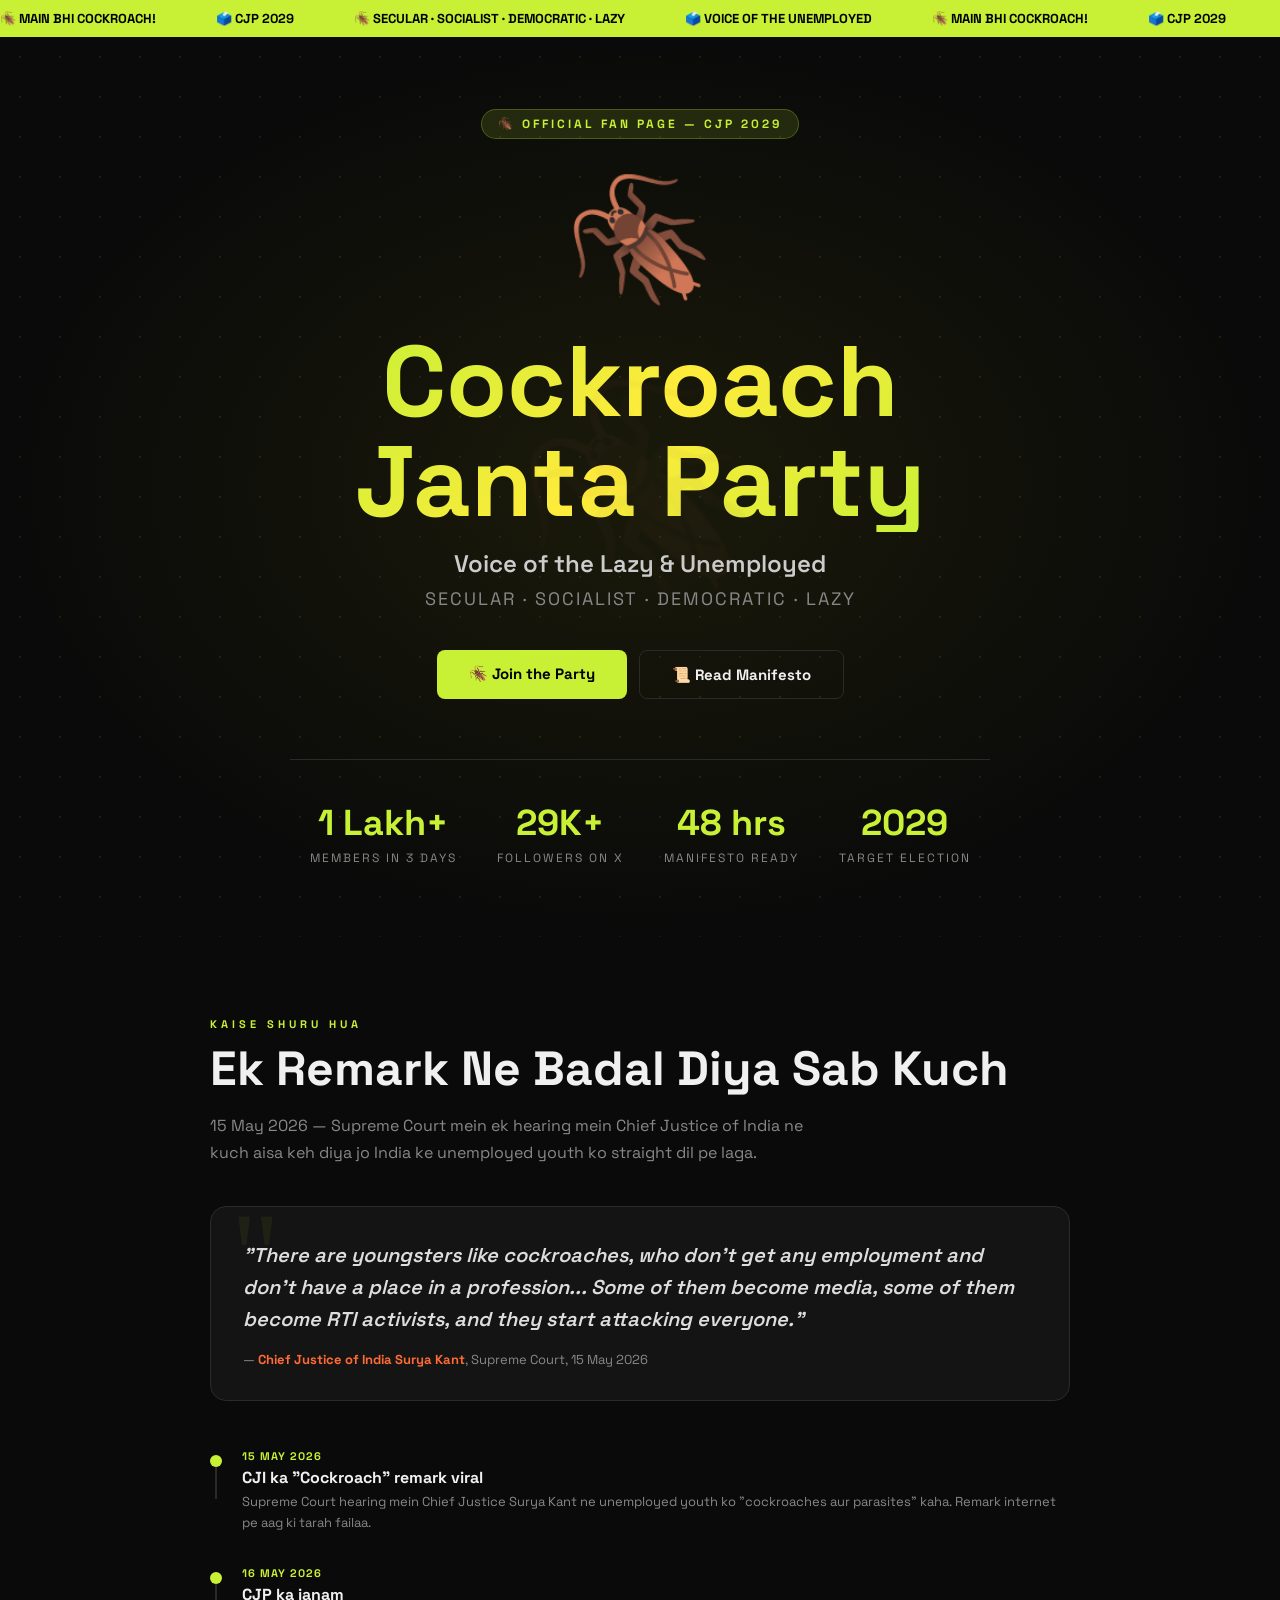
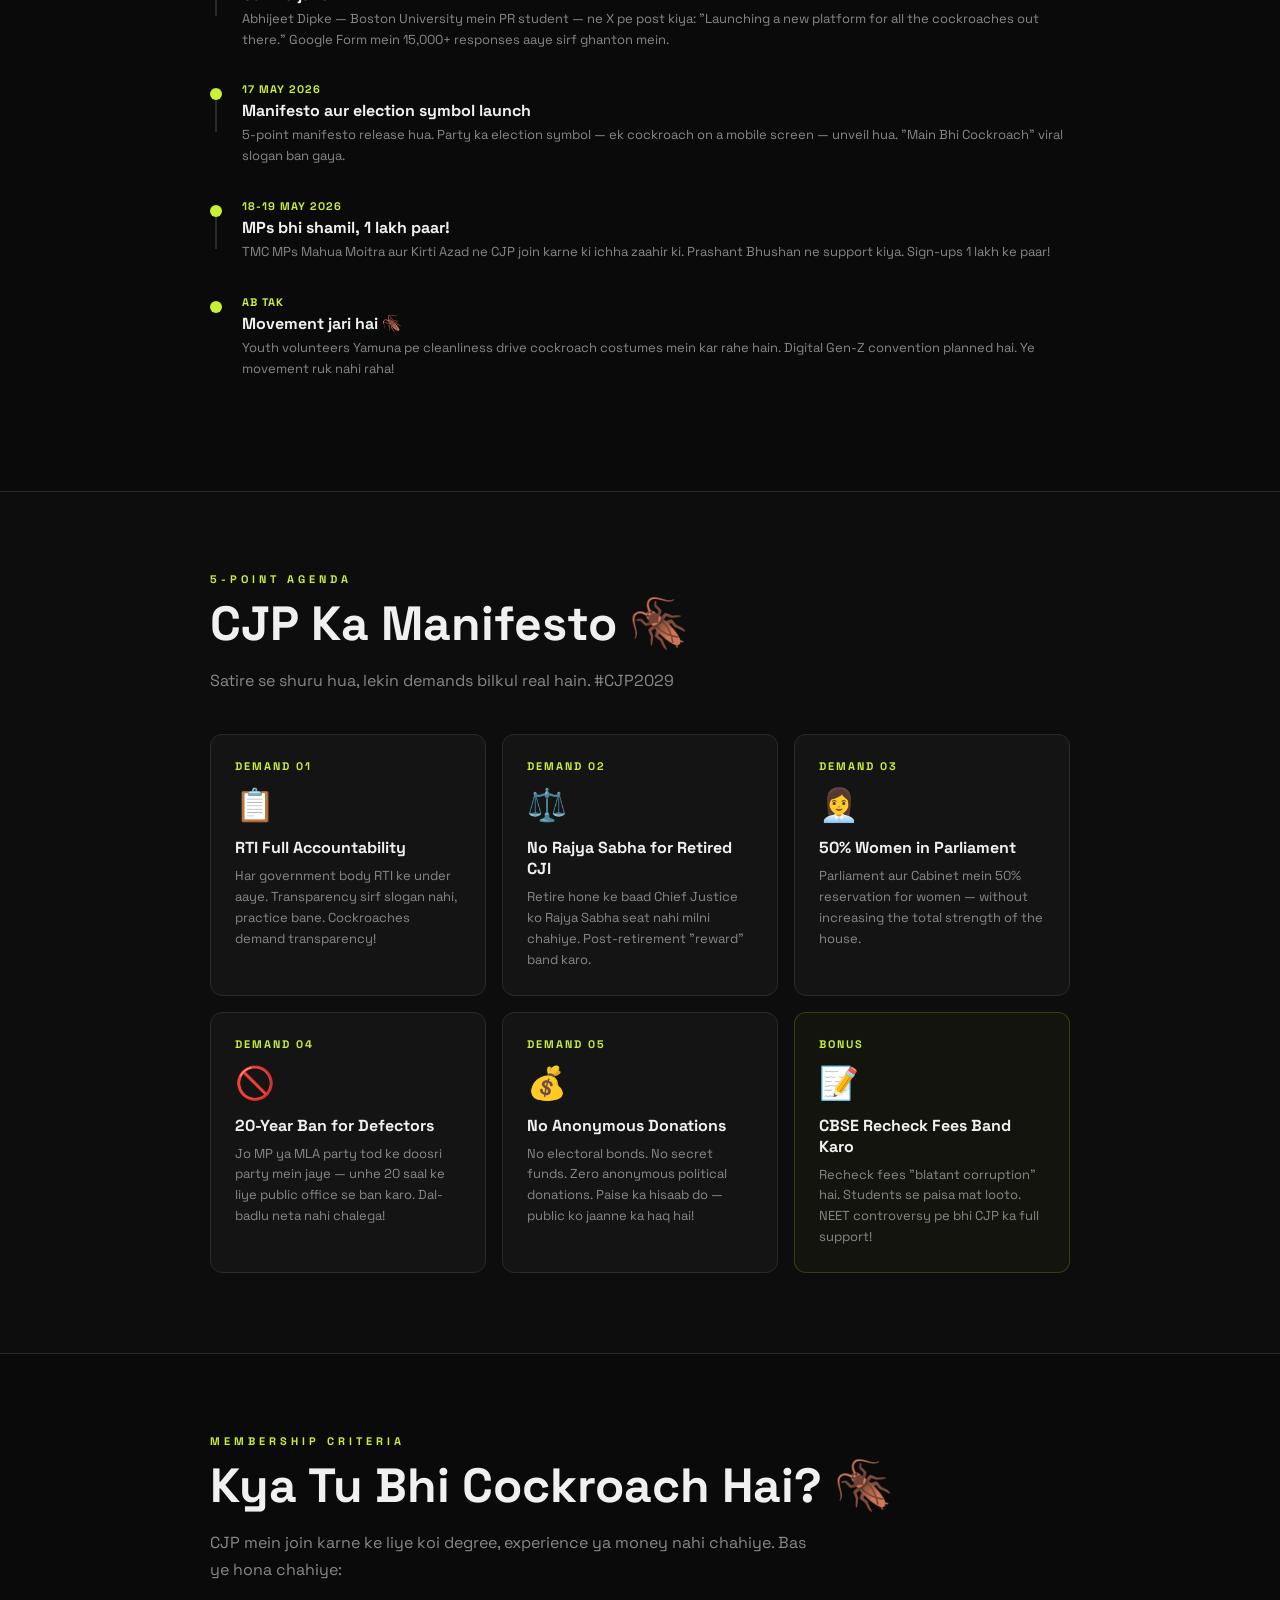
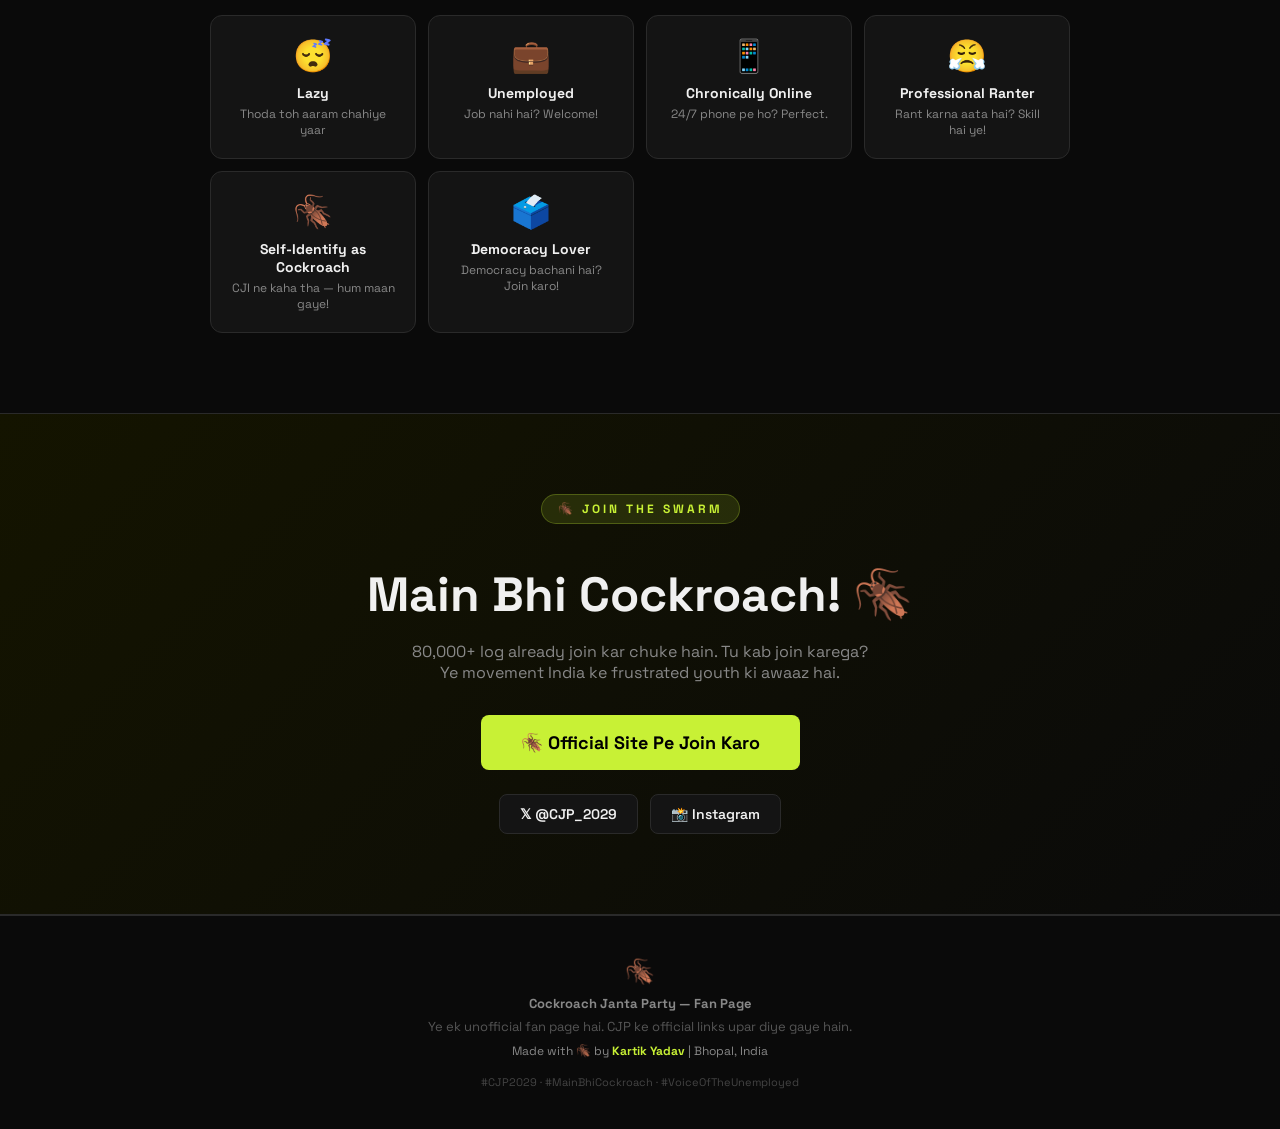
==== index.html @ ca36478e "Rename index (12).html to index.html" ====
<!DOCTYPE html>
<html lang="en">
<head>
<meta charset="UTF-8">
<meta name="viewport" content="width=device-width, initial-scale=1.0">
<title>🪳 Cockroach Janta Party — Fan Page | Main Bhi Cockroach!</title>
<meta name="description" content="Cockroach Janta Party fan page — India ke unemployed youth ki awaaz. CJP 2029 movement ki poori jankari.">
<meta property="og:title" content="🪳 Cockroach Janta Party Fan Page">
<meta property="og:description" content="Main Bhi Cockroach! — Voice of the Lazy & Unemployed">
<style>
  @import url('https://fonts.googleapis.com/css2?family=Space+Grotesk:wght@400;600;700;800&family=Noto+Sans+Devanagari:wght@400;600;700&display=swap');

  :root {
    --bg: #0a0a0a;
    --card: #141414;
    --border: #2a2a2a;
    --accent: #c8f135;
    --accent2: #ff6b35;
    --text: #f0f0f0;
    --muted: #888;
  }

  * { margin: 0; padding: 0; box-sizing: border-box; }
  
  body {
    font-family: 'Space Grotesk', sans-serif;
    background: var(--bg);
    color: var(--text);
    overflow-x: hidden;
  }

  /* HERO */
  .hero {
    min-height: 100vh;
    display: flex;
    flex-direction: column;
    align-items: center;
    justify-content: center;
    text-align: center;
    padding: 40px 20px;
    position: relative;
    background: radial-gradient(ellipse at center, #1a1a0a 0%, #0a0a0a 70%);
    overflow: hidden;
  }

  .hero::before {
    content: '';
    position: absolute;
    inset: 0;
    background-image: radial-gradient(circle, #c8f13515 1px, transparent 1px);
    background-size: 40px 40px;
    pointer-events: none;
  }

  .cockroach-bg {
    position: absolute;
    font-size: 200px;
    opacity: 0.04;
    pointer-events: none;
    animation: float 8s ease-in-out infinite;
  }
  @keyframes float { 0%,100%{transform:translateY(0) rotate(-10deg)} 50%{transform:translateY(-20px) rotate(10deg)} }

  .badge {
    display: inline-block;
    background: #c8f13520;
    border: 1px solid #c8f13540;
    color: var(--accent);
    font-size: 12px;
    font-weight: 700;
    letter-spacing: 3px;
    text-transform: uppercase;
    padding: 6px 16px;
    border-radius: 100px;
    margin-bottom: 24px;
  }

  .hero h1 {
    font-size: clamp(48px, 10vw, 100px);
    font-weight: 800;
    line-height: 1;
    margin-bottom: 16px;
    background: linear-gradient(135deg, #c8f135, #ffeb3b, #c8f135);
    -webkit-background-clip: text;
    -webkit-text-fill-color: transparent;
    background-clip: text;
  }

  .hero .emoji-title { font-size: clamp(60px, 12vw, 120px); margin-bottom: 16px; display: block; }

  .tagline {
    font-size: clamp(16px, 3vw, 24px);
    color: #ccc;
    margin-bottom: 8px;
    font-weight: 600;
  }

  .slogan {
    font-size: clamp(13px, 2vw, 18px);
    color: var(--muted);
    margin-bottom: 40px;
    letter-spacing: 2px;
    text-transform: uppercase;
  }

  .hero-btns { display: flex; gap: 12px; flex-wrap: wrap; justify-content: center; }

  .btn-primary {
    padding: 14px 32px;
    background: var(--accent);
    color: #000;
    font-weight: 800;
    font-size: 15px;
    border: none;
    border-radius: 8px;
    cursor: pointer;
    text-decoration: none;
    transition: transform 0.2s, box-shadow 0.2s;
    display: inline-block;
  }
  .btn-primary:hover { transform: translateY(-2px); box-shadow: 0 8px 24px #c8f13540; }

  .btn-outline {
    padding: 14px 32px;
    background: transparent;
    color: var(--text);
    font-weight: 700;
    font-size: 15px;
    border: 1.5px solid var(--border);
    border-radius: 8px;
    cursor: pointer;
    text-decoration: none;
    transition: border-color 0.2s;
    display: inline-block;
  }
  .btn-outline:hover { border-color: var(--accent); color: var(--accent); }

  .stats-row {
    display: flex;
    gap: 40px;
    justify-content: center;
    flex-wrap: wrap;
    margin-top: 60px;
    padding-top: 40px;
    border-top: 1px solid var(--border);
    width: 100%;
    max-width: 700px;
  }
  .stat { text-align: center; }
  .stat-num { font-size: 36px; font-weight: 800; color: var(--accent); }
  .stat-lbl { font-size: 12px; color: var(--muted); text-transform: uppercase; letter-spacing: 2px; margin-top: 4px; }

  /* SECTIONS */
  .section { padding: 80px 20px; max-width: 900px; margin: 0 auto; }
  .section-label { font-size: 11px; font-weight: 700; letter-spacing: 4px; text-transform: uppercase; color: var(--accent); margin-bottom: 12px; }
  .section-title { font-size: clamp(28px, 5vw, 48px); font-weight: 800; margin-bottom: 16px; line-height: 1.1; }
  .section-sub { font-size: 16px; color: var(--muted); line-height: 1.7; max-width: 600px; }

  /* ORIGIN STORY */
  .origin-card {
    background: var(--card);
    border: 1px solid var(--border);
    border-radius: 16px;
    padding: 32px;
    margin-top: 40px;
    position: relative;
    overflow: hidden;
  }
  .origin-card::before { content: '"'; position: absolute; top: -20px; left: 20px; font-size: 120px; color: #c8f13510; font-family: serif; }
  .quote-text { font-size: 20px; font-weight: 600; line-height: 1.6; color: #ddd; font-style: italic; margin-bottom: 16px; }
  .quote-author { font-size: 13px; color: var(--muted); }
  .quote-author span { color: var(--accent2); font-weight: 700; }

  /* MANIFESTO */
  .manifesto-grid { display: grid; grid-template-columns: repeat(auto-fit, minmax(260px, 1fr)); gap: 16px; margin-top: 40px; }
  .demand-card {
    background: var(--card);
    border: 1px solid var(--border);
    border-radius: 12px;
    padding: 24px;
    transition: border-color 0.2s, transform 0.2s;
  }
  .demand-card:hover { border-color: var(--accent); transform: translateY(-4px); }
  .demand-num { font-size: 11px; font-weight: 700; color: var(--accent); letter-spacing: 2px; margin-bottom: 12px; }
  .demand-icon { font-size: 32px; margin-bottom: 12px; }
  .demand-title { font-size: 16px; font-weight: 700; margin-bottom: 8px; }
  .demand-desc { font-size: 13px; color: var(--muted); line-height: 1.6; }

  /* TIMELINE */
  .timeline { margin-top: 40px; }
  .tl-item { display: flex; gap: 20px; margin-bottom: 32px; }
  .tl-dot { width: 12px; height: 12px; background: var(--accent); border-radius: 50%; margin-top: 6px; flex-shrink: 0; position: relative; }
  .tl-dot::after { content: ''; position: absolute; left: 5px; top: 12px; width: 2px; height: calc(100% + 20px); background: var(--border); }
  .tl-item:last-child .tl-dot::after { display: none; }
  .tl-date { font-size: 11px; color: var(--accent); font-weight: 700; letter-spacing: 1px; margin-bottom: 4px; }
  .tl-title { font-size: 16px; font-weight: 700; margin-bottom: 4px; }
  .tl-text { font-size: 13px; color: var(--muted); line-height: 1.6; }

  /* WHO CAN JOIN */
  .join-grid { display: grid; grid-template-columns: repeat(auto-fit, minmax(180px, 1fr)); gap: 12px; margin-top: 32px; }
  .join-card { background: var(--card); border: 1px solid var(--border); border-radius: 12px; padding: 20px; text-align: center; }
  .join-icon { font-size: 32px; margin-bottom: 8px; }
  .join-title { font-size: 14px; font-weight: 700; margin-bottom: 4px; }
  .join-desc { font-size: 12px; color: var(--muted); }

  /* CTA SECTION */
  .cta-section {
    text-align: center;
    padding: 80px 20px;
    background: linear-gradient(135deg, #141400, #0a0a0a);
    border-top: 1px solid var(--border);
    border-bottom: 1px solid var(--border);
  }
  .cta-section h2 { font-size: clamp(28px, 5vw, 48px); font-weight: 800; margin-bottom: 16px; }
  .cta-section p { font-size: 16px; color: var(--muted); margin-bottom: 32px; }

  /* SOCIAL */
  .social-bar {
    display: flex;
    gap: 12px;
    justify-content: center;
    flex-wrap: wrap;
    margin-top: 24px;
  }
  .social-link {
    display: flex;
    align-items: center;
    gap: 8px;
    padding: 10px 20px;
    background: var(--card);
    border: 1px solid var(--border);
    border-radius: 8px;
    color: var(--text);
    text-decoration: none;
    font-size: 14px;
    font-weight: 600;
    transition: border-color 0.2s;
  }
  .social-link:hover { border-color: var(--accent); color: var(--accent); }

  /* FOOTER */
  footer {
    text-align: center;
    padding: 40px 20px;
    font-size: 13px;
    color: var(--muted);
    border-top: 1px solid var(--border);
  }
  footer .made-by { margin-top: 8px; font-size: 12px; }
  footer .made-by a { color: var(--accent); text-decoration: none; font-weight: 700; }

  /* TICKER */
  .ticker-wrap { background: var(--accent); padding: 10px 0; overflow: hidden; }
  .ticker { display: flex; gap: 60px; animation: ticker 20s linear infinite; white-space: nowrap; width: max-content; }
  @keyframes ticker { from{transform:translateX(0)} to{transform:translateX(-50%)} }
  .ticker span { font-size: 13px; font-weight: 700; color: #000; }

  /* RESPONSIVE */
  @media (max-width: 600px) {
    .stats-row { gap: 24px; }
    .stat-num { font-size: 28px; }
    .origin-card { padding: 20px; }
  }
</style>
</head>
<body>

<!-- TICKER -->
<div class="ticker-wrap">
  <div class="ticker">
    <span>🪳 MAIN BHI COCKROACH!</span>
    <span>🗳️ CJP 2029</span>
    <span>🪳 SECULAR · SOCIALIST · DEMOCRATIC · LAZY</span>
    <span>🗳️ VOICE OF THE UNEMPLOYED</span>
    <span>🪳 MAIN BHI COCKROACH!</span>
    <span>🗳️ CJP 2029</span>
    <span>🪳 SECULAR · SOCIALIST · DEMOCRATIC · LAZY</span>
    <span>🗳️ VOICE OF THE UNEMPLOYED</span>
    <span>🪳 MAIN BHI COCKROACH!</span>
    <span>🗳️ CJP 2029</span>
    <span>🪳 SECULAR · SOCIALIST · DEMOCRATIC · LAZY</span>
    <span>🗳️ VOICE OF THE UNEMPLOYED</span>
  </div>
</div>

<!-- HERO -->
<div class="hero">
  <div class="cockroach-bg">🪳</div>
  <div class="badge">🪳 Official Fan Page — CJP 2029</div>
  <span class="emoji-title">🪳</span>
  <h1>Cockroach<br>Janta Party</h1>
  <p class="tagline">Voice of the Lazy & Unemployed</p>
  <p class="slogan">Secular · Socialist · Democratic · Lazy</p>
  <div class="hero-btns">
    <a href="https://cockroachjantaparty.org" target="_blank" class="btn-primary">🪳 Join the Party</a>
    <a href="#manifesto" class="btn-outline">📜 Read Manifesto</a>
  </div>
  <div class="stats-row">
    <div class="stat">
      <div class="stat-num">1 Lakh+</div>
      <div class="stat-lbl">Members in 3 days</div>
    </div>
    <div class="stat">
      <div class="stat-num">29K+</div>
      <div class="stat-lbl">Followers on X</div>
    </div>
    <div class="stat">
      <div class="stat-num">48 hrs</div>
      <div class="stat-lbl">Manifesto ready</div>
    </div>
    <div class="stat">
      <div class="stat-num">2029</div>
      <div class="stat-lbl">Target Election</div>
    </div>
  </div>
</div>

<!-- ORIGIN -->
<div class="section">
  <div class="section-label">Kaise Shuru Hua</div>
  <div class="section-title">Ek Remark Ne Badal Diya Sab Kuch</div>
  <div class="section-sub">15 May 2026 — Supreme Court mein ek hearing mein Chief Justice of India ne kuch aisa keh diya jo India ke unemployed youth ko straight dil pe laga.</div>
  <div class="origin-card">
    <div class="quote-text">"There are youngsters like cockroaches, who don't get any employment and don't have a place in a profession... Some of them become media, some of them become RTI activists, and they start attacking everyone."</div>
    <div class="quote-author">— <span>Chief Justice of India Surya Kant</span>, Supreme Court, 15 May 2026</div>
  </div>
  <div class="timeline" style="margin-top:48px">
    <div class="tl-item">
      <div class="tl-dot"></div>
      <div>
        <div class="tl-date">15 MAY 2026</div>
        <div class="tl-title">CJI ka "Cockroach" remark viral</div>
        <div class="tl-text">Supreme Court hearing mein Chief Justice Surya Kant ne unemployed youth ko "cockroaches aur parasites" kaha. Remark internet pe aag ki tarah failaa.</div>
      </div>
    </div>
    <div class="tl-item">
      <div class="tl-dot"></div>
      <div>
        <div class="tl-date">16 MAY 2026</div>
        <div class="tl-title">CJP ka janam</div>
        <div class="tl-text">Abhijeet Dipke — Boston University mein PR student — ne X pe post kiya: "Launching a new platform for all the cockroaches out there." Google Form mein 15,000+ responses aaye sirf ghanton mein.</div>
      </div>
    </div>
    <div class="tl-item">
      <div class="tl-dot"></div>
      <div>
        <div class="tl-date">17 MAY 2026</div>
        <div class="tl-title">Manifesto aur election symbol launch</div>
        <div class="tl-text">5-point manifesto release hua. Party ka election symbol — ek cockroach on a mobile screen — unveil hua. "Main Bhi Cockroach" viral slogan ban gaya.</div>
      </div>
    </div>
    <div class="tl-item">
      <div class="tl-dot"></div>
      <div>
        <div class="tl-date">18-19 MAY 2026</div>
        <div class="tl-title">MPs bhi shamil, 1 lakh paar!</div>
        <div class="tl-text">TMC MPs Mahua Moitra aur Kirti Azad ne CJP join karne ki ichha zaahir ki. Prashant Bhushan ne support kiya. Sign-ups 1 lakh ke paar!</div>
      </div>
    </div>
    <div class="tl-item">
      <div class="tl-dot"></div>
      <div>
        <div class="tl-date">AB TAK</div>
        <div class="tl-title">Movement jari hai 🪳</div>
        <div class="tl-text">Youth volunteers Yamuna pe cleanliness drive cockroach costumes mein kar rahe hain. Digital Gen-Z convention planned hai. Ye movement ruk nahi raha!</div>
      </div>
    </div>
  </div>
</div>

<!-- MANIFESTO -->
<div id="manifesto" style="background: #0d0d0d; border-top: 1px solid #2a2a2a; border-bottom: 1px solid #2a2a2a;">
  <div class="section">
    <div class="section-label">5-Point Agenda</div>
    <div class="section-title">CJP Ka Manifesto 🪳</div>
    <div class="section-sub">Satire se shuru hua, lekin demands bilkul real hain. #CJP2029</div>
    <div class="manifesto-grid">
      <div class="demand-card">
        <div class="demand-num">DEMAND 01</div>
        <div class="demand-icon">📋</div>
        <div class="demand-title">RTI Full Accountability</div>
        <div class="demand-desc">Har government body RTI ke under aaye. Transparency sirf slogan nahi, practice bane. Cockroaches demand transparency!</div>
      </div>
      <div class="demand-card">
        <div class="demand-num">DEMAND 02</div>
        <div class="demand-icon">⚖️</div>
        <div class="demand-title">No Rajya Sabha for Retired CJI</div>
        <div class="demand-desc">Retire hone ke baad Chief Justice ko Rajya Sabha seat nahi milni chahiye. Post-retirement "reward" band karo.</div>
      </div>
      <div class="demand-card">
        <div class="demand-num">DEMAND 03</div>
        <div class="demand-icon">👩‍💼</div>
        <div class="demand-title">50% Women in Parliament</div>
        <div class="demand-desc">Parliament aur Cabinet mein 50% reservation for women — without increasing the total strength of the house.</div>
      </div>
      <div class="demand-card">
        <div class="demand-num">DEMAND 04</div>
        <div class="demand-icon">🚫</div>
        <div class="demand-title">20-Year Ban for Defectors</div>
        <div class="demand-desc">Jo MP ya MLA party tod ke doosri party mein jaye — unhe 20 saal ke liye public office se ban karo. Dal-badlu neta nahi chalega!</div>
      </div>
      <div class="demand-card">
        <div class="demand-num">DEMAND 05</div>
        <div class="demand-icon">💰</div>
        <div class="demand-title">No Anonymous Donations</div>
        <div class="demand-desc">No electoral bonds. No secret funds. Zero anonymous political donations. Paise ka hisaab do — public ko jaanne ka haq hai!</div>
      </div>
      <div class="demand-card" style="background: #c8f13508; border-color: #c8f13530;">
        <div class="demand-num">BONUS</div>
        <div class="demand-icon">📝</div>
        <div class="demand-title">CBSE Recheck Fees Band Karo</div>
        <div class="demand-desc">Recheck fees "blatant corruption" hai. Students se paisa mat looto. NEET controversy pe bhi CJP ka full support!</div>
      </div>
    </div>
  </div>
</div>

<!-- WHO CAN JOIN -->
<div class="section">
  <div class="section-label">Membership Criteria</div>
  <div class="section-title">Kya Tu Bhi Cockroach Hai? 🪳</div>
  <div class="section-sub">CJP mein join karne ke liye koi degree, experience ya money nahi chahiye. Bas ye hona chahiye:</div>
  <div class="join-grid">
    <div class="join-card">
      <div class="join-icon">😴</div>
      <div class="join-title">Lazy</div>
      <div class="join-desc">Thoda toh aaram chahiye yaar</div>
    </div>
    <div class="join-card">
      <div class="join-icon">💼</div>
      <div class="join-title">Unemployed</div>
      <div class="join-desc">Job nahi hai? Welcome!</div>
    </div>
    <div class="join-card">
      <div class="join-icon">📱</div>
      <div class="join-title">Chronically Online</div>
      <div class="join-desc">24/7 phone pe ho? Perfect.</div>
    </div>
    <div class="join-card">
      <div class="join-icon">😤</div>
      <div class="join-title">Professional Ranter</div>
      <div class="join-desc">Rant karna aata hai? Skill hai ye!</div>
    </div>
    <div class="join-card">
      <div class="join-icon">🪳</div>
      <div class="join-title">Self-Identify as Cockroach</div>
      <div class="join-desc">CJI ne kaha tha — hum maan gaye!</div>
    </div>
    <div class="join-card">
      <div class="join-icon">🗳️</div>
      <div class="join-title">Democracy Lover</div>
      <div class="join-desc">Democracy bachani hai? Join karo!</div>
    </div>
  </div>
</div>

<!-- CTA -->
<div class="cta-section">
  <div class="badge">🪳 Join The Swarm</div>
  <h2 style="margin-top:16px">Main Bhi Cockroach! 🪳</h2>
  <p>80,000+ log already join kar chuke hain. Tu kab join karega?<br>Ye movement India ke frustrated youth ki awaaz hai.</p>
  <a href="https://cockroachjantaparty.org" target="_blank" class="btn-primary" style="font-size:18px; padding:16px 40px;">🪳 Official Site Pe Join Karo</a>
  <div class="social-bar">
    <a href="https://x.com/CJP_2029" target="_blank" class="social-link">𝕏 @CJP_2029</a>
    <a href="https://www.instagram.com/cockroachjantaparty" target="_blank" class="social-link">📸 Instagram</a>
  </div>
</div>

<!-- FOOTER -->
<footer>
  <div style="font-size:24px; margin-bottom:8px">🪳</div>
  <div><strong>Cockroach Janta Party — Fan Page</strong></div>
  <div style="margin-top:6px; color: #555;">Ye ek unofficial fan page hai. CJP ke official links upar diye gaye hain.</div>
  <div class="made-by">Made with 🪳 by <a href="https://kartikdev.best" target="_blank">Kartik Yadav</a> | Bhopal, India</div>
  <div style="margin-top:16px; font-size:11px; color:#444;">#CJP2029 · #MainBhiCockroach · #VoiceOfTheUnemployed</div>
</footer>

</body>
</html>
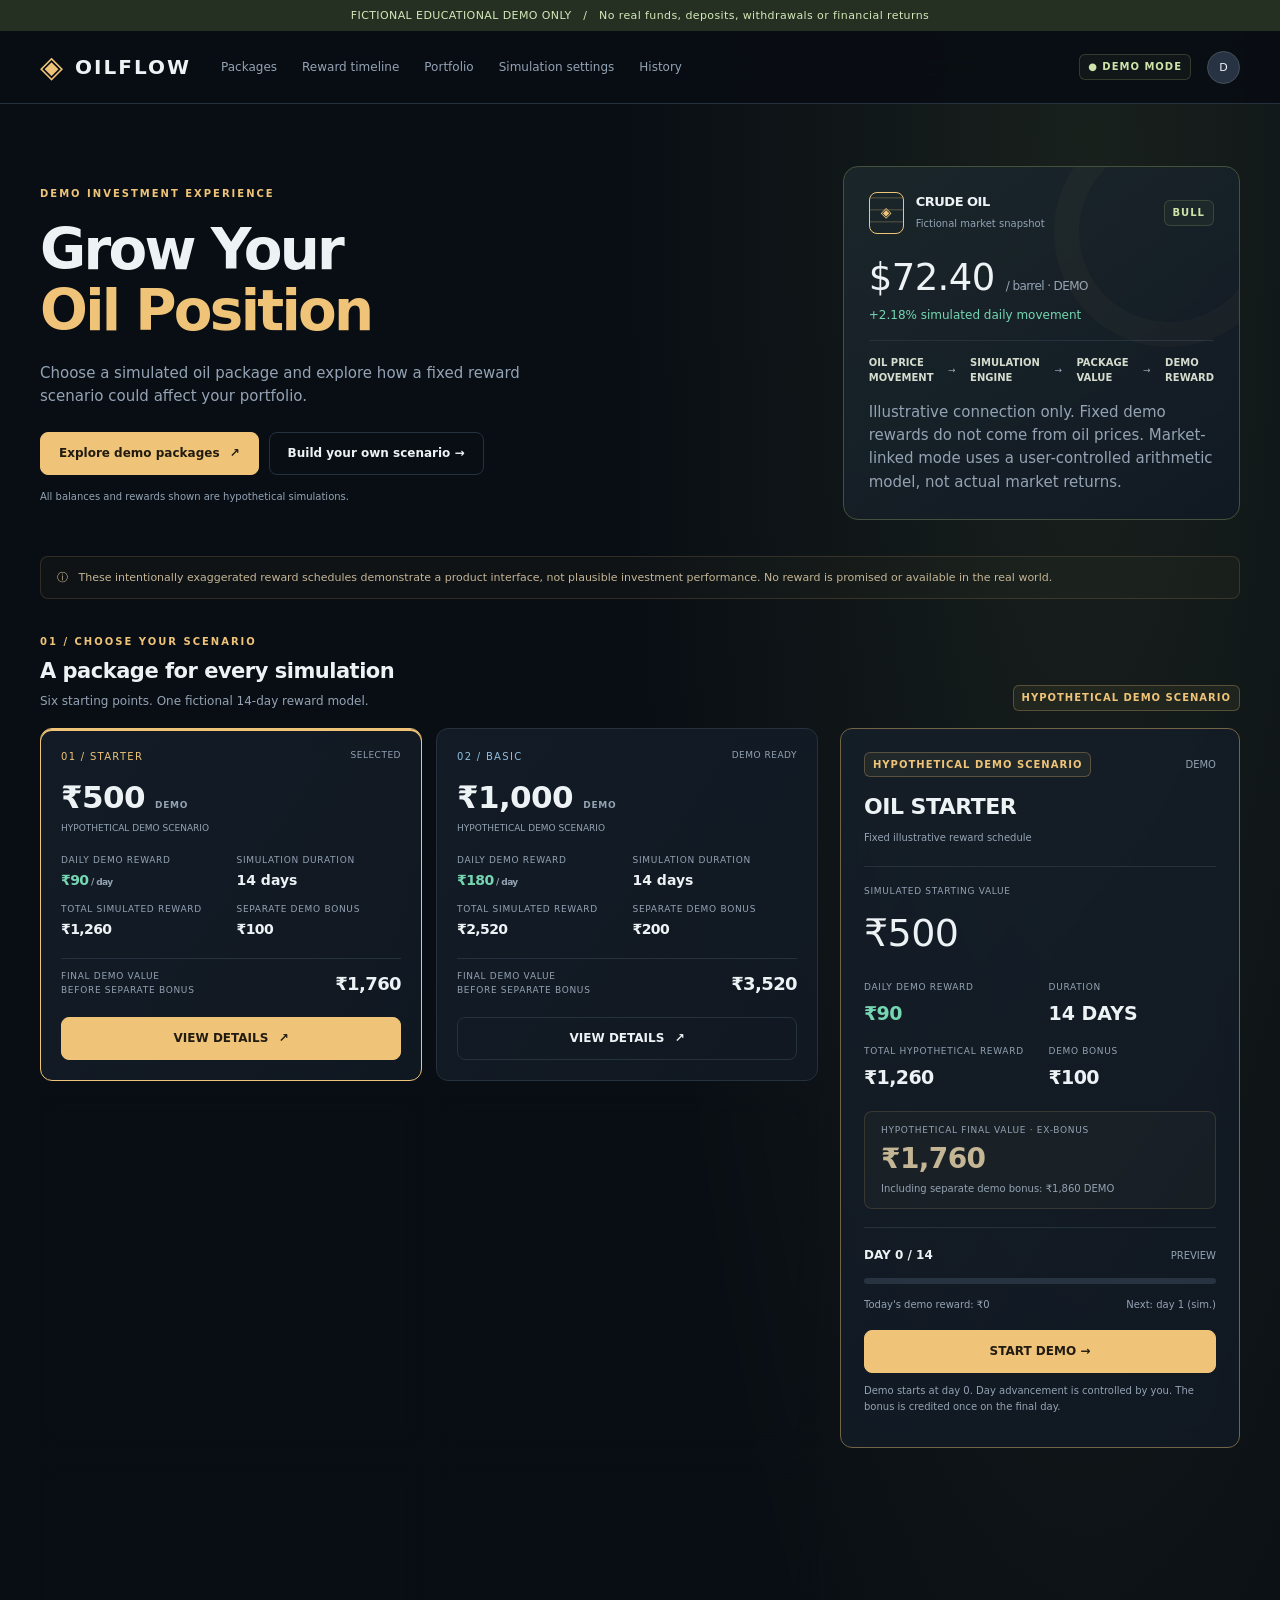
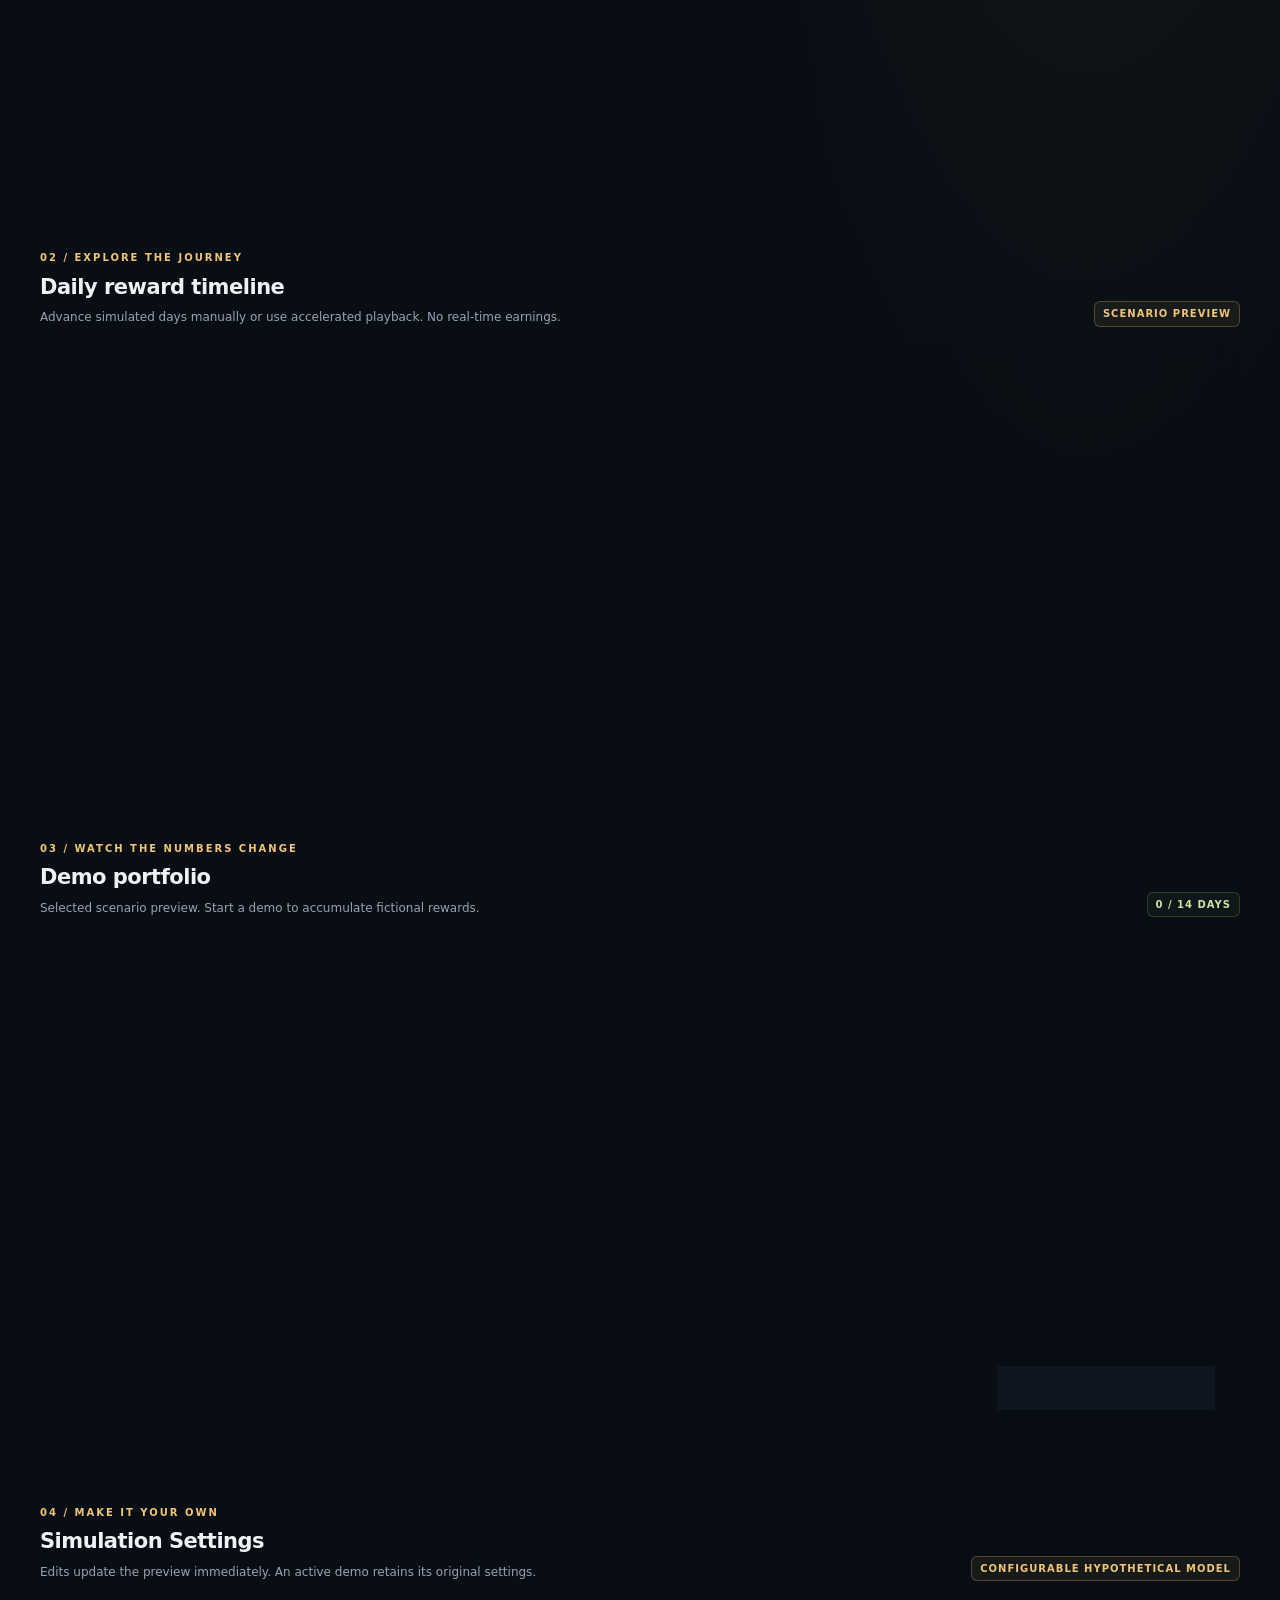
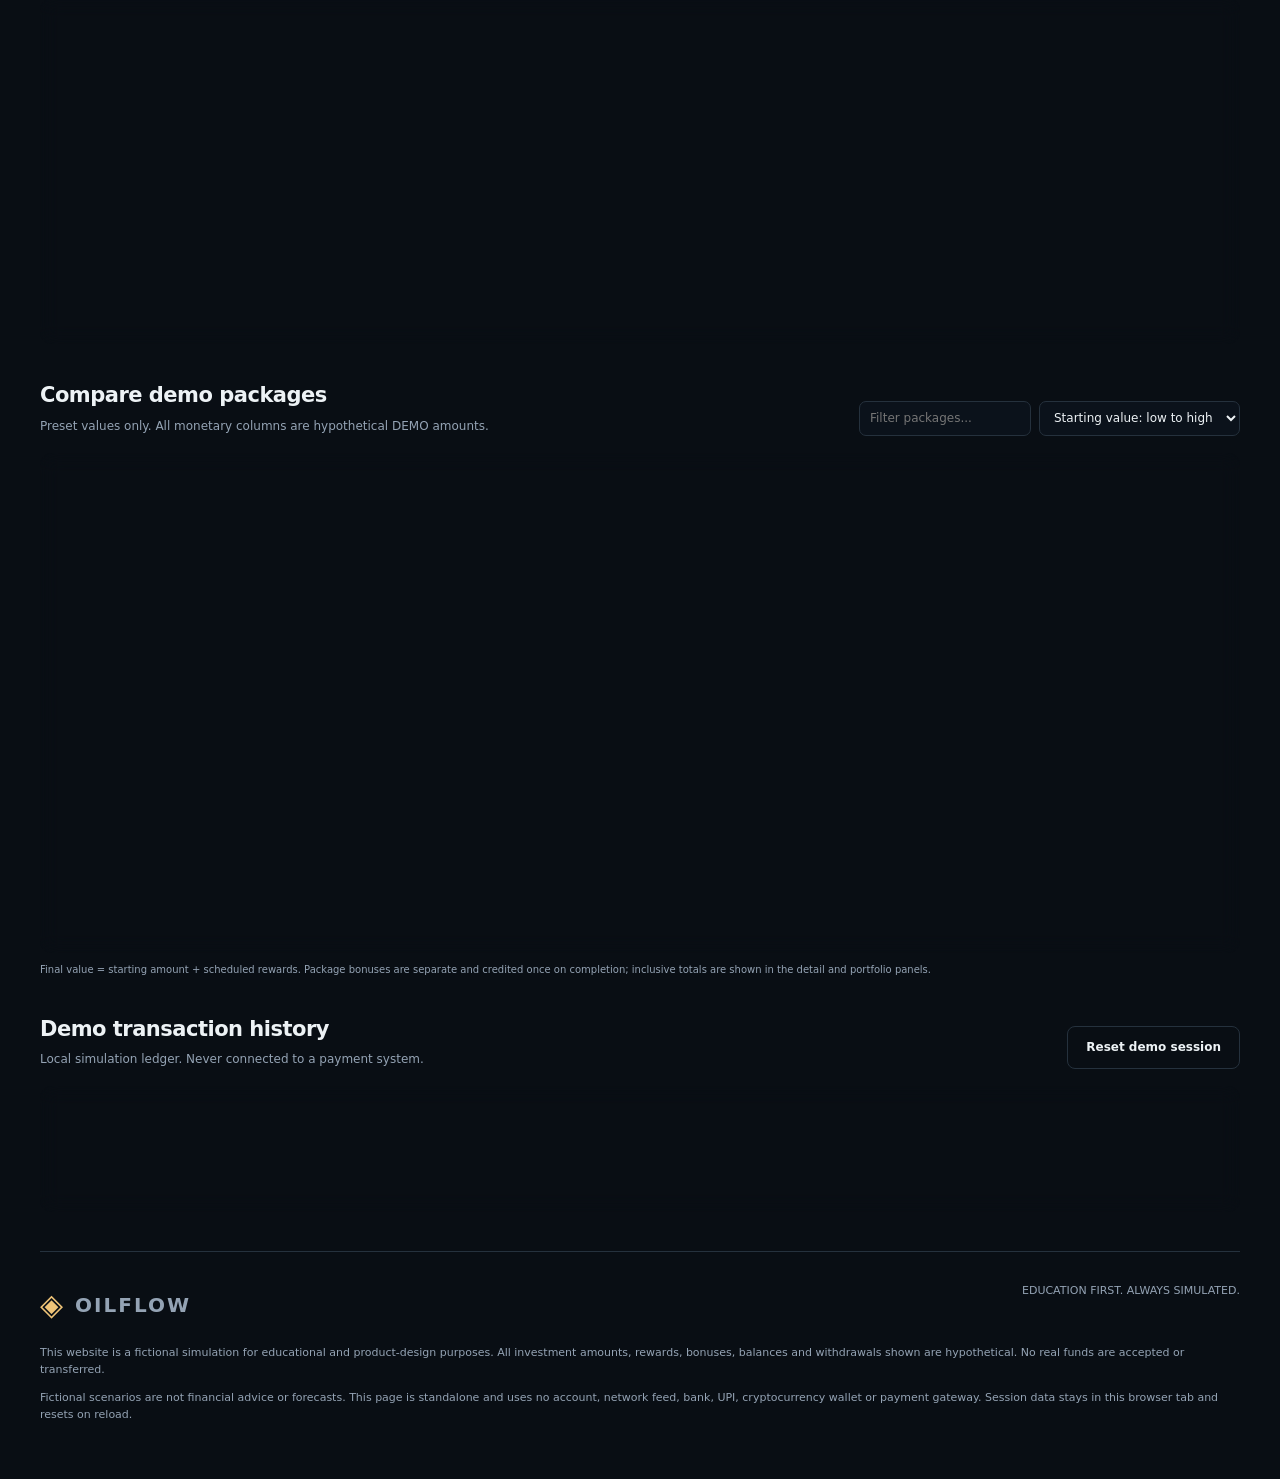
==== commit 21de72fb: "Rename oil-rewards (1).html to index.html" ====
--- a/index.html
+++ b/index.html
@@ -1,479 +1,79 @@
-<!DOCTYPE html>
-<html lang="en">
-<head>
-<meta charset="UTF-8">
-<meta name="viewport" content="width=device-width, initial-scale=1.0">
-<title>🪳 Cockroach Janta Party — Fan Page | Main Bhi Cockroach!</title>
-<meta name="description" content="Cockroach Janta Party fan page — India ke unemployed youth ki awaaz. CJP 2029 movement ki poori jankari.">
-<meta property="og:title" content="🪳 Cockroach Janta Party Fan Page">
-<meta property="og:description" content="Main Bhi Cockroach! — Voice of the Lazy & Unemployed">
-<style>
-  @import url('https://fonts.googleapis.com/css2?family=Space+Grotesk:wght@400;600;700;800&family=Noto+Sans+Devanagari:wght@400;600;700&display=swap');
-
-  :root {
-    --bg: #0a0a0a;
-    --card: #141414;
-    --border: #2a2a2a;
-    --accent: #c8f135;
-    --accent2: #ff6b35;
-    --text: #f0f0f0;
-    --muted: #888;
-  }
-
-  * { margin: 0; padding: 0; box-sizing: border-box; }
-  
-  body {
-    font-family: 'Space Grotesk', sans-serif;
-    background: var(--bg);
-    color: var(--text);
-    overflow-x: hidden;
-  }
-
-  /* HERO */
-  .hero {
-    min-height: 100vh;
-    display: flex;
-    flex-direction: column;
-    align-items: center;
-    justify-content: center;
-    text-align: center;
-    padding: 40px 20px;
-    position: relative;
-    background: radial-gradient(ellipse at center, #1a1a0a 0%, #0a0a0a 70%);
-    overflow: hidden;
-  }
-
-  .hero::before {
-    content: '';
-    position: absolute;
-    inset: 0;
-    background-image: radial-gradient(circle, #c8f13515 1px, transparent 1px);
-    background-size: 40px 40px;
-    pointer-events: none;
-  }
-
-  .cockroach-bg {
-    position: absolute;
-    font-size: 200px;
-    opacity: 0.04;
-    pointer-events: none;
-    animation: float 8s ease-in-out infinite;
-  }
-  @keyframes float { 0%,100%{transform:translateY(0) rotate(-10deg)} 50%{transform:translateY(-20px) rotate(10deg)} }
-
-  .badge {
-    display: inline-block;
-    background: #c8f13520;
-    border: 1px solid #c8f13540;
-    color: var(--accent);
-    font-size: 12px;
-    font-weight: 700;
-    letter-spacing: 3px;
-    text-transform: uppercase;
-    padding: 6px 16px;
-    border-radius: 100px;
-    margin-bottom: 24px;
-  }
-
-  .hero h1 {
-    font-size: clamp(48px, 10vw, 100px);
-    font-weight: 800;
-    line-height: 1;
-    margin-bottom: 16px;
-    background: linear-gradient(135deg, #c8f135, #ffeb3b, #c8f135);
-    -webkit-background-clip: text;
-    -webkit-text-fill-color: transparent;
-    background-clip: text;
-  }
-
-  .hero .emoji-title { font-size: clamp(60px, 12vw, 120px); margin-bottom: 16px; display: block; }
-
-  .tagline {
-    font-size: clamp(16px, 3vw, 24px);
-    color: #ccc;
-    margin-bottom: 8px;
-    font-weight: 600;
-  }
-
-  .slogan {
-    font-size: clamp(13px, 2vw, 18px);
-    color: var(--muted);
-    margin-bottom: 40px;
-    letter-spacing: 2px;
-    text-transform: uppercase;
-  }
-
-  .hero-btns { display: flex; gap: 12px; flex-wrap: wrap; justify-content: center; }
-
-  .btn-primary {
-    padding: 14px 32px;
-    background: var(--accent);
-    color: #000;
-    font-weight: 800;
-    font-size: 15px;
-    border: none;
-    border-radius: 8px;
-    cursor: pointer;
-    text-decoration: none;
-    transition: transform 0.2s, box-shadow 0.2s;
-    display: inline-block;
-  }
-  .btn-primary:hover { transform: translateY(-2px); box-shadow: 0 8px 24px #c8f13540; }
-
-  .btn-outline {
-    padding: 14px 32px;
-    background: transparent;
-    color: var(--text);
-    font-weight: 700;
-    font-size: 15px;
-    border: 1.5px solid var(--border);
-    border-radius: 8px;
-    cursor: pointer;
-    text-decoration: none;
-    transition: border-color 0.2s;
-    display: inline-block;
-  }
-  .btn-outline:hover { border-color: var(--accent); color: var(--accent); }
-
-  .stats-row {
-    display: flex;
-    gap: 40px;
-    justify-content: center;
-    flex-wrap: wrap;
-    margin-top: 60px;
-    padding-top: 40px;
-    border-top: 1px solid var(--border);
-    width: 100%;
-    max-width: 700px;
-  }
-  .stat { text-align: center; }
-  .stat-num { font-size: 36px; font-weight: 800; color: var(--accent); }
-  .stat-lbl { font-size: 12px; color: var(--muted); text-transform: uppercase; letter-spacing: 2px; margin-top: 4px; }
-
-  /* SECTIONS */
-  .section { padding: 80px 20px; max-width: 900px; margin: 0 auto; }
-  .section-label { font-size: 11px; font-weight: 700; letter-spacing: 4px; text-transform: uppercase; color: var(--accent); margin-bottom: 12px; }
-  .section-title { font-size: clamp(28px, 5vw, 48px); font-weight: 800; margin-bottom: 16px; line-height: 1.1; }
-  .section-sub { font-size: 16px; color: var(--muted); line-height: 1.7; max-width: 600px; }
-
-  /* ORIGIN STORY */
-  .origin-card {
-    background: var(--card);
-    border: 1px solid var(--border);
-    border-radius: 16px;
-    padding: 32px;
-    margin-top: 40px;
-    position: relative;
-    overflow: hidden;
-  }
-  .origin-card::before { content: '"'; position: absolute; top: -20px; left: 20px; font-size: 120px; color: #c8f13510; font-family: serif; }
-  .quote-text { font-size: 20px; font-weight: 600; line-height: 1.6; color: #ddd; font-style: italic; margin-bottom: 16px; }
-  .quote-author { font-size: 13px; color: var(--muted); }
-  .quote-author span { color: var(--accent2); font-weight: 700; }
-
-  /* MANIFESTO */
-  .manifesto-grid { display: grid; grid-template-columns: repeat(auto-fit, minmax(260px, 1fr)); gap: 16px; margin-top: 40px; }
-  .demand-card {
-    background: var(--card);
-    border: 1px solid var(--border);
-    border-radius: 12px;
-    padding: 24px;
-    transition: border-color 0.2s, transform 0.2s;
-  }
-  .demand-card:hover { border-color: var(--accent); transform: translateY(-4px); }
-  .demand-num { font-size: 11px; font-weight: 700; color: var(--accent); letter-spacing: 2px; margin-bottom: 12px; }
-  .demand-icon { font-size: 32px; margin-bottom: 12px; }
-  .demand-title { font-size: 16px; font-weight: 700; margin-bottom: 8px; }
-  .demand-desc { font-size: 13px; color: var(--muted); line-height: 1.6; }
-
-  /* TIMELINE */
-  .timeline { margin-top: 40px; }
-  .tl-item { display: flex; gap: 20px; margin-bottom: 32px; }
-  .tl-dot { width: 12px; height: 12px; background: var(--accent); border-radius: 50%; margin-top: 6px; flex-shrink: 0; position: relative; }
-  .tl-dot::after { content: ''; position: absolute; left: 5px; top: 12px; width: 2px; height: calc(100% + 20px); background: var(--border); }
-  .tl-item:last-child .tl-dot::after { display: none; }
-  .tl-date { font-size: 11px; color: var(--accent); font-weight: 700; letter-spacing: 1px; margin-bottom: 4px; }
-  .tl-title { font-size: 16px; font-weight: 700; margin-bottom: 4px; }
-  .tl-text { font-size: 13px; color: var(--muted); line-height: 1.6; }
-
-  /* WHO CAN JOIN */
-  .join-grid { display: grid; grid-template-columns: repeat(auto-fit, minmax(180px, 1fr)); gap: 12px; margin-top: 32px; }
-  .join-card { background: var(--card); border: 1px solid var(--border); border-radius: 12px; padding: 20px; text-align: center; }
-  .join-icon { font-size: 32px; margin-bottom: 8px; }
-  .join-title { font-size: 14px; font-weight: 700; margin-bottom: 4px; }
-  .join-desc { font-size: 12px; color: var(--muted); }
-
-  /* CTA SECTION */
-  .cta-section {
-    text-align: center;
-    padding: 80px 20px;
-    background: linear-gradient(135deg, #141400, #0a0a0a);
-    border-top: 1px solid var(--border);
-    border-bottom: 1px solid var(--border);
-  }
-  .cta-section h2 { font-size: clamp(28px, 5vw, 48px); font-weight: 800; margin-bottom: 16px; }
-  .cta-section p { font-size: 16px; color: var(--muted); margin-bottom: 32px; }
-
-  /* SOCIAL */
-  .social-bar {
-    display: flex;
-    gap: 12px;
-    justify-content: center;
-    flex-wrap: wrap;
-    margin-top: 24px;
-  }
-  .social-link {
-    display: flex;
-    align-items: center;
-    gap: 8px;
-    padding: 10px 20px;
-    background: var(--card);
-    border: 1px solid var(--border);
-    border-radius: 8px;
-    color: var(--text);
-    text-decoration: none;
-    font-size: 14px;
-    font-weight: 600;
-    transition: border-color 0.2s;
-  }
-  .social-link:hover { border-color: var(--accent); color: var(--accent); }
-
-  /* FOOTER */
-  footer {
-    text-align: center;
-    padding: 40px 20px;
-    font-size: 13px;
-    color: var(--muted);
-    border-top: 1px solid var(--border);
-  }
-  footer .made-by { margin-top: 8px; font-size: 12px; }
-  footer .made-by a { color: var(--accent); text-decoration: none; font-weight: 700; }
-
-  /* TICKER */
-  .ticker-wrap { background: var(--accent); padding: 10px 0; overflow: hidden; }
-  .ticker { display: flex; gap: 60px; animation: ticker 20s linear infinite; white-space: nowrap; width: max-content; }
-  @keyframes ticker { from{transform:translateX(0)} to{transform:translateX(-50%)} }
-  .ticker span { font-size: 13px; font-weight: 700; color: #000; }
-
-  /* RESPONSIVE */
-  @media (max-width: 600px) {
-    .stats-row { gap: 24px; }
-    .stat-num { font-size: 28px; }
-    .origin-card { padding: 20px; }
-  }
-</style>
-</head>
-<body>
-
-<!-- TICKER -->
-<div class="ticker-wrap">
-  <div class="ticker">
-    <span>🪳 MAIN BHI COCKROACH!</span>
-    <span>🗳️ CJP 2029</span>
-    <span>🪳 SECULAR · SOCIALIST · DEMOCRATIC · LAZY</span>
-    <span>🗳️ VOICE OF THE UNEMPLOYED</span>
-    <span>🪳 MAIN BHI COCKROACH!</span>
-    <span>🗳️ CJP 2029</span>
-    <span>🪳 SECULAR · SOCIALIST · DEMOCRATIC · LAZY</span>
-    <span>🗳️ VOICE OF THE UNEMPLOYED</span>
-    <span>🪳 MAIN BHI COCKROACH!</span>
-    <span>🗳️ CJP 2029</span>
-    <span>🪳 SECULAR · SOCIALIST · DEMOCRATIC · LAZY</span>
-    <span>🗳️ VOICE OF THE UNEMPLOYED</span>
-  </div>
-</div>
-
-<!-- HERO -->
-<div class="hero">
-  <div class="cockroach-bg">🪳</div>
-  <div class="badge">🪳 Official Fan Page — CJP 2029</div>
-  <span class="emoji-title">🪳</span>
-  <h1>Cockroach<br>Janta Party</h1>
-  <p class="tagline">Voice of the Lazy & Unemployed</p>
-  <p class="slogan">Secular · Socialist · Democratic · Lazy</p>
-  <div class="hero-btns">
-    <a href="https://cockroachjantaparty.org" target="_blank" class="btn-primary">🪳 Join the Party</a>
-    <a href="#manifesto" class="btn-outline">📜 Read Manifesto</a>
-  </div>
-  <div class="stats-row">
-    <div class="stat">
-      <div class="stat-num">1 Lakh+</div>
-      <div class="stat-lbl">Members in 3 days</div>
-    </div>
-    <div class="stat">
-      <div class="stat-num">29K+</div>
-      <div class="stat-lbl">Followers on X</div>
-    </div>
-    <div class="stat">
-      <div class="stat-num">48 hrs</div>
-      <div class="stat-lbl">Manifesto ready</div>
-    </div>
-    <div class="stat">
-      <div class="stat-num">2029</div>
-      <div class="stat-lbl">Target Election</div>
-    </div>
-  </div>
-</div>
-
-<!-- ORIGIN -->
-<div class="section">
-  <div class="section-label">Kaise Shuru Hua</div>
-  <div class="section-title">Ek Remark Ne Badal Diya Sab Kuch</div>
-  <div class="section-sub">15 May 2026 — Supreme Court mein ek hearing mein Chief Justice of India ne kuch aisa keh diya jo India ke unemployed youth ko straight dil pe laga.</div>
-  <div class="origin-card">
-    <div class="quote-text">"There are youngsters like cockroaches, who don't get any employment and don't have a place in a profession... Some of them become media, some of them become RTI activists, and they start attacking everyone."</div>
-    <div class="quote-author">— <span>Chief Justice of India Surya Kant</span>, Supreme Court, 15 May 2026</div>
-  </div>
-  <div class="timeline" style="margin-top:48px">
-    <div class="tl-item">
-      <div class="tl-dot"></div>
-      <div>
-        <div class="tl-date">15 MAY 2026</div>
-        <div class="tl-title">CJI ka "Cockroach" remark viral</div>
-        <div class="tl-text">Supreme Court hearing mein Chief Justice Surya Kant ne unemployed youth ko "cockroaches aur parasites" kaha. Remark internet pe aag ki tarah failaa.</div>
-      </div>
-    </div>
-    <div class="tl-item">
-      <div class="tl-dot"></div>
-      <div>
-        <div class="tl-date">16 MAY 2026</div>
-        <div class="tl-title">CJP ka janam</div>
-        <div class="tl-text">Abhijeet Dipke — Boston University mein PR student — ne X pe post kiya: "Launching a new platform for all the cockroaches out there." Google Form mein 15,000+ responses aaye sirf ghanton mein.</div>
-      </div>
-    </div>
-    <div class="tl-item">
-      <div class="tl-dot"></div>
-      <div>
-        <div class="tl-date">17 MAY 2026</div>
-        <div class="tl-title">Manifesto aur election symbol launch</div>
-        <div class="tl-text">5-point manifesto release hua. Party ka election symbol — ek cockroach on a mobile screen — unveil hua. "Main Bhi Cockroach" viral slogan ban gaya.</div>
-      </div>
-    </div>
-    <div class="tl-item">
-      <div class="tl-dot"></div>
-      <div>
-        <div class="tl-date">18-19 MAY 2026</div>
-        <div class="tl-title">MPs bhi shamil, 1 lakh paar!</div>
-        <div class="tl-text">TMC MPs Mahua Moitra aur Kirti Azad ne CJP join karne ki ichha zaahir ki. Prashant Bhushan ne support kiya. Sign-ups 1 lakh ke paar!</div>
-      </div>
-    </div>
-    <div class="tl-item">
-      <div class="tl-dot"></div>
-      <div>
-        <div class="tl-date">AB TAK</div>
-        <div class="tl-title">Movement jari hai 🪳</div>
-        <div class="tl-text">Youth volunteers Yamuna pe cleanliness drive cockroach costumes mein kar rahe hain. Digital Gen-Z convention planned hai. Ye movement ruk nahi raha!</div>
-      </div>
-    </div>
-  </div>
-</div>
-
-<!-- MANIFESTO -->
-<div id="manifesto" style="background: #0d0d0d; border-top: 1px solid #2a2a2a; border-bottom: 1px solid #2a2a2a;">
-  <div class="section">
-    <div class="section-label">5-Point Agenda</div>
-    <div class="section-title">CJP Ka Manifesto 🪳</div>
-    <div class="section-sub">Satire se shuru hua, lekin demands bilkul real hain. #CJP2029</div>
-    <div class="manifesto-grid">
-      <div class="demand-card">
-        <div class="demand-num">DEMAND 01</div>
-        <div class="demand-icon">📋</div>
-        <div class="demand-title">RTI Full Accountability</div>
-        <div class="demand-desc">Har government body RTI ke under aaye. Transparency sirf slogan nahi, practice bane. Cockroaches demand transparency!</div>
-      </div>
-      <div class="demand-card">
-        <div class="demand-num">DEMAND 02</div>
-        <div class="demand-icon">⚖️</div>
-        <div class="demand-title">No Rajya Sabha for Retired CJI</div>
-        <div class="demand-desc">Retire hone ke baad Chief Justice ko Rajya Sabha seat nahi milni chahiye. Post-retirement "reward" band karo.</div>
-      </div>
-      <div class="demand-card">
-        <div class="demand-num">DEMAND 03</div>
-        <div class="demand-icon">👩‍💼</div>
-        <div class="demand-title">50% Women in Parliament</div>
-        <div class="demand-desc">Parliament aur Cabinet mein 50% reservation for women — without increasing the total strength of the house.</div>
-      </div>
-      <div class="demand-card">
-        <div class="demand-num">DEMAND 04</div>
-        <div class="demand-icon">🚫</div>
-        <div class="demand-title">20-Year Ban for Defectors</div>
-        <div class="demand-desc">Jo MP ya MLA party tod ke doosri party mein jaye — unhe 20 saal ke liye public office se ban karo. Dal-badlu neta nahi chalega!</div>
-      </div>
-      <div class="demand-card">
-        <div class="demand-num">DEMAND 05</div>
-        <div class="demand-icon">💰</div>
-        <div class="demand-title">No Anonymous Donations</div>
-        <div class="demand-desc">No electoral bonds. No secret funds. Zero anonymous political donations. Paise ka hisaab do — public ko jaanne ka haq hai!</div>
-      </div>
-      <div class="demand-card" style="background: #c8f13508; border-color: #c8f13530;">
-        <div class="demand-num">BONUS</div>
-        <div class="demand-icon">📝</div>
-        <div class="demand-title">CBSE Recheck Fees Band Karo</div>
-        <div class="demand-desc">Recheck fees "blatant corruption" hai. Students se paisa mat looto. NEET controversy pe bhi CJP ka full support!</div>
-      </div>
-    </div>
-  </div>
-</div>
-
-<!-- WHO CAN JOIN -->
-<div class="section">
-  <div class="section-label">Membership Criteria</div>
-  <div class="section-title">Kya Tu Bhi Cockroach Hai? 🪳</div>
-  <div class="section-sub">CJP mein join karne ke liye koi degree, experience ya money nahi chahiye. Bas ye hona chahiye:</div>
-  <div class="join-grid">
-    <div class="join-card">
-      <div class="join-icon">😴</div>
-      <div class="join-title">Lazy</div>
-      <div class="join-desc">Thoda toh aaram chahiye yaar</div>
-    </div>
-    <div class="join-card">
-      <div class="join-icon">💼</div>
-      <div class="join-title">Unemployed</div>
-      <div class="join-desc">Job nahi hai? Welcome!</div>
-    </div>
-    <div class="join-card">
-      <div class="join-icon">📱</div>
-      <div class="join-title">Chronically Online</div>
-      <div class="join-desc">24/7 phone pe ho? Perfect.</div>
-    </div>
-    <div class="join-card">
-      <div class="join-icon">😤</div>
-      <div class="join-title">Professional Ranter</div>
-      <div class="join-desc">Rant karna aata hai? Skill hai ye!</div>
-    </div>
-    <div class="join-card">
-      <div class="join-icon">🪳</div>
-      <div class="join-title">Self-Identify as Cockroach</div>
-      <div class="join-desc">CJI ne kaha tha — hum maan gaye!</div>
-    </div>
-    <div class="join-card">
-      <div class="join-icon">🗳️</div>
-      <div class="join-title">Democracy Lover</div>
-      <div class="join-desc">Democracy bachani hai? Join karo!</div>
-    </div>
-  </div>
-</div>
-
-<!-- CTA -->
-<div class="cta-section">
-  <div class="badge">🪳 Join The Swarm</div>
-  <h2 style="margin-top:16px">Main Bhi Cockroach! 🪳</h2>
-  <p>80,000+ log already join kar chuke hain. Tu kab join karega?<br>Ye movement India ke frustrated youth ki awaaz hai.</p>
-  <a href="https://cockroachjantaparty.org" target="_blank" class="btn-primary" style="font-size:18px; padding:16px 40px;">🪳 Official Site Pe Join Karo</a>
-  <div class="social-bar">
-    <a href="https://x.com/CJP_2029" target="_blank" class="social-link">𝕏 @CJP_2029</a>
-    <a href="https://www.instagram.com/cockroachjantaparty" target="_blank" class="social-link">📸 Instagram</a>
-  </div>
-</div>
-
-<!-- FOOTER -->
-<footer>
-  <div style="font-size:24px; margin-bottom:8px">🪳</div>
-  <div><strong>Cockroach Janta Party — Fan Page</strong></div>
-  <div style="margin-top:6px; color: #555;">Ye ek unofficial fan page hai. CJP ke official links upar diye gaye hain.</div>
-  <div class="made-by">Made with 🪳 by <a href="https://kartikdev.best" target="_blank">Kartik Yadav</a> | Bhopal, India</div>
-  <div style="margin-top:16px; font-size:11px; color:#444;">#CJP2029 · #MainBhiCockroach · #VoiceOfTheUnemployed</div>
-</footer>
-
-</body>
-</html>
+<!doctype html>
+<html lang="en"><head><meta charset="utf-8"><meta name="viewport" content="width=device-width,initial-scale=1"><title>OILFLOW | Oil Rewards Simulator</title><style>
+:root{color-scheme:dark;--bg:#090e14;--panel:#111923;--line:#25313d;--text:#edf2f5;--muted:#94a3b4;--gold:#efc478;--green:#75d6b1;--red:#f39a9a}*{box-sizing:border-box}html{scroll-behavior:smooth;scroll-padding-top:110px}body{margin:0;background:radial-gradient(ellipse at 85% 4%,#26302488,transparent 30%),var(--bg);color:var(--text);font:14px/1.55 system-ui,-apple-system,BlinkMacSystemFont,"Segoe UI",sans-serif}button,input,select{font:inherit}button,a,input,select{-webkit-tap-highlight-color:transparent}button,a{touch-action:manipulation}button{cursor:pointer}button:disabled{opacity:.45;cursor:not-allowed}a{color:inherit;text-decoration:none}button:focus-visible,a:focus-visible,input:focus-visible,select:focus-visible{outline:2px solid var(--gold);outline-offset:4px}.shell{max-width:1390px;margin:auto;padding:0 40px}.banner{background:#253023;color:#d4e8b8;text-align:center;font-size:11px;padding:7px 15px;letter-spacing:.4px}.nav{position:sticky;top:0;background:#090e14ec;backdrop-filter:blur(18px);border-bottom:1px solid var(--line);z-index:20}.nav .shell{height:72px;display:flex;align-items:center;gap:30px}.logo{font-size:20px;font-weight:800;letter-spacing:2px;display:flex;align-items:center;gap:10px}.mark{color:var(--gold);font-size:30px}.navlinks{display:flex;gap:25px;color:var(--muted);font-size:12px}.navlinks a:hover{color:var(--gold)}.navright{margin-left:auto;display:flex;align-items:center;gap:16px}.pill,.badge{display:inline-flex;align-items:center;gap:7px;border:1px solid #63774e66;background:#63774e18;color:#cee3a9;border-radius:6px;padding:4px 8px;font-size:10px;font-weight:700;letter-spacing:1px}.badge{color:var(--gold);border-color:#efc47844;background:#efc47810}.avatar{background:#273243;border:1px solid #45505d;border-radius:50%;width:33px;height:33px;display:grid;place-items:center;font-size:11px}.hero{padding:62px 0 36px;display:grid;grid-template-columns:1.3fr .7fr;gap:65px;align-items:center}.eyebrow{font-size:10px;letter-spacing:2px;color:var(--gold);text-transform:uppercase;font-weight:650}.hero h1{font-size:clamp(38px,4.4vw,63px);font-weight:550;line-height:1.08;letter-spacing:-2.7px;margin:17px 0 20px;max-width:660px}.hero h1 em{font-style:normal;color:var(--gold)}.hero p{max-width:540px;color:var(--muted);font-size:15px}.actions{display:flex;gap:10px;flex-wrap:wrap;margin:24px 0 14px}.btn{display:inline-flex;align-items:center;justify-content:center;gap:10px;border:1px solid var(--line);border-radius:8px;padding:11px 18px;background:#19232f;color:var(--text);font-size:12px;font-weight:650;transition:background .2s,transform .2s}.btn:hover:not(:disabled){background:#293646;transform:translateY(-1px)}.primary{background:var(--gold);border-color:var(--gold);color:#211b11}.primary:hover:not(:disabled){background:#ffdaa1}.quiet{background:transparent}.wide{width:100%}.tiny{font-size:10px;color:var(--muted)}.muted{color:var(--muted)}.money{font-variant-numeric:tabular-nums;letter-spacing:-.6px}.positive{color:var(--green)}.negative{color:var(--red)}.market{padding:25px;position:relative;overflow:hidden;background:linear-gradient(145deg,#1c282ddd,#111923);border:1px solid #44513b;border-radius:15px}.market:before{content:'';position:absolute;width:180px;height:180px;border-radius:50%;border:25px solid #efc47807;right:-45px;top:-50px}.markethead,.between{display:flex;justify-content:space-between;align-items:center;gap:12px}.oil-icon{width:35px;height:42px;border:1px solid var(--gold);border-radius:8px;background:repeating-linear-gradient(0deg,transparent 0 10px,#efc47833 11px 12px);display:grid;place-items:center;color:var(--gold)}.market h2{font-size:13px;margin:0}.oilprice{font-size:37px;margin-top:15px}.marketflow{display:flex;justify-content:space-between;align-items:center;gap:5px;border-top:1px solid var(--line);padding-top:14px;margin-top:15px;font-size:9px;color:var(--muted)}.marketflow strong{font-size:10px;color:#d5dccd}.notice{border:1px solid #efc47825;background:#efc47807;border-radius:8px;padding:12px 16px;color:#c4b595;font-size:11px}.sectionhead{display:flex;justify-content:space-between;align-items:flex-end;gap:16px;margin:35px 0 17px}h2{font-size:21px;font-weight:550;letter-spacing:-.5px;margin:0}h3{font-size:14px;font-weight:600;margin:0}.sectionhead p{font-size:12px;color:var(--muted);margin:5px 0 0}.workbench{display:grid;grid-template-columns:1fr 400px;gap:22px;align-items:start}.packages{display:grid;grid-template-columns:repeat(2,minmax(0,1fr));gap:14px}.card{background:linear-gradient(125deg,#16202bcc,#111923e8);border:1px solid var(--line);border-radius:12px;backdrop-filter:blur(10px)}.package{padding:20px;transition:border .2s,transform .2s}.package:hover{transform:translateY(-2px);border-color:#65705e}.package.selected{border-color:var(--gold);box-shadow:inset 0 2px 0 var(--gold)}.tier{color:var(--accent,var(--gold));font-size:10px;letter-spacing:1.3px}.package .amount{font-size:31px;font-weight:550;margin:9px 0 1px}.package .metrics{display:grid;grid-template-columns:1fr 1fr;gap:11px;margin:18px 0}.label{font-size:9px;letter-spacing:.7px;text-transform:uppercase;color:var(--muted);display:block}.metrics b{font-size:14px;font-weight:550;display:block;margin-top:2px}.package .finish{border-top:1px solid var(--line);padding:11px 0;margin-bottom:8px}.finish b{font-size:18px}.package .tiny{font-size:9px}.detail{position:sticky;top:92px;padding:23px;border-color:#736347}.detail h2{font-size:22px;margin:13px 0 2px}.detail .big{font-size:38px;margin:5px 0}.detailgrid{display:grid;grid-template-columns:1fr 1fr;gap:17px;margin:18px 0}.detailgrid b{display:block;font-size:19px;margin-top:4px;font-weight:550}.rule{height:1px;background:var(--line);margin:18px 0}.progress{height:6px;background:#273340;border-radius:8px;overflow:hidden;margin:13px 0}.progress i{display:block;background:var(--gold);height:100%;width:0;transition:width .5s ease}.small{font-size:12px}.subactions{display:flex;gap:8px;margin:9px 0}.subactions .btn{flex:1;padding:9px}.previewnote{font-size:10px;color:var(--muted);margin:10px 0}.dual{display:grid;grid-template-columns:1.5fr 1fr;gap:22px}.pad{padding:24px}.timeline{display:grid;grid-template-columns:repeat(7,1fr);gap:8px;margin:20px 0}.day{border:1px solid var(--line);border-radius:8px;padding:11px 4px;text-align:center;font-size:9px;color:var(--muted);transition:background .25s}.day b{display:block;font-size:12px;color:var(--text);margin:5px 0}.day.done{background:#75d6b10c;border-color:#75d6b145}.day.done span{color:var(--green)}.day.active{border-color:var(--gold)}.bonuslist{display:grid;grid-template-columns:1fr 1fr;gap:10px;margin-top:19px}.bonusitem{padding:13px;background:#0d141d;border:1px solid var(--line);border-radius:8px}.bonusitem b{font-size:21px;font-weight:550;display:block;color:var(--gold);margin:7px 0}.bonusitem .small{font-size:10px}.portgrid{display:grid;grid-template-columns:repeat(4,1fr);gap:15px;margin:22px 0}.portgrid strong{display:block;font-size:24px;font-weight:550;margin-top:5px}.chart{width:100%;height:270px;display:block}.chart text{font-family:system-ui,sans-serif;fill:#8293a7;font-size:10px}.chartwrap{position:relative}.charttip{position:absolute;pointer-events:none;background:#090e14;border:1px solid var(--gold);padding:8px 11px;border-radius:7px;font-size:11px;z-index:5;display:none;top:12px;right:14px}.settings{display:grid;grid-template-columns:repeat(4,minmax(0,1fr));gap:16px;margin-top:21px}.field label{display:block;font-size:10px;color:var(--muted);margin-bottom:7px}.field input,.field select,.filter{border:1px solid var(--line);border-radius:7px;background:#0b121b;color:var(--text);padding:11px;width:100%;min-width:0;font-size:12px}.field input:focus,.field select:focus{border-color:var(--gold)}.results{display:flex;flex-wrap:wrap;gap:20px;border-top:1px solid var(--line);padding-top:17px;margin-top:20px}.results b{display:block;font-size:19px;font-weight:550;margin-top:4px}.tablewrap{overflow:auto}table{border-collapse:collapse;width:100%;white-space:nowrap;font-size:12px}th{text-align:right;color:var(--muted);font-size:9px;font-weight:500;padding:15px 14px;background:#0e1620;letter-spacing:.5px}td{text-align:right;padding:16px 14px;border-top:1px solid var(--line);font-variant-numeric:tabular-nums}td:first-child,th:first-child{text-align:left}th button{color:inherit;border:0;background:none;padding:0;font:inherit;cursor:pointer}tr.selected td{background:#efc47808}.tools{display:flex;gap:8px}.filter{width:auto;padding:7px 10px}footer{margin-top:40px;padding:30px 0 45px;border-top:1px solid var(--line);font-size:11px;color:var(--muted)}.footerline{display:flex;justify-content:space-between;gap:15px;margin-bottom:15px}.mobilebar{display:none}.toast{position:fixed;bottom:25px;left:50%;transform:translateX(-50%);max-width:90vw;background:#25372d;border:1px solid #698d76;border-radius:9px;padding:12px 20px;z-index:100;font-size:12px}.hide{display:none!important}dialog{background:#111923;color:var(--text);border:1px solid #59614d;border-radius:15px;padding:28px;width:min(460px,calc(100% - 30px));box-shadow:0 25px 100px #0009}dialog::backdrop{background:#02070cbb;backdrop-filter:blur(6px)}dialog .field{margin:16px 0}.close{background:none;border:0;font-size:22px;color:var(--muted)}.error{color:var(--red);font-size:12px;min-height:18px}.check{font-size:35px;color:var(--green);margin-bottom:10px}.empty{color:var(--muted);text-align:center;padding:30px!important}.sessiontag{font-size:9px;letter-spacing:.5px;color:var(--muted)}@media(min-width:1450px){.packages{grid-template-columns:repeat(3,minmax(0,1fr))}.workbench{grid-template-columns:1fr 380px}.shell{max-width:1500px}}
+@media(max-width:1050px){.shell{padding:0 24px}.workbench{grid-template-columns:1fr 330px}.hero{gap:30px}.navlinks{gap:14px}.navright .tiny{display:none}.dual{grid-template-columns:1fr}.settings{grid-template-columns:repeat(2,1fr)}}@media(max-width:760px){.shell{padding:0 18px}.banner{font-size:9px}.nav .shell{height:60px}.navlinks{display:none}.hero{grid-template-columns:1fr;padding-top:35px;gap:20px}.hero h1{letter-spacing:-1.5px}.market{padding:20px}.workbench{grid-template-columns:1fr}.packages{grid-template-columns:1fr}.detail{position:relative;top:auto;scroll-margin-top:80px}.sectionhead{align-items:flex-start;flex-direction:column}.timeline{grid-template-columns:repeat(4,1fr)}.portgrid{grid-template-columns:1fr 1fr}.portgrid strong{font-size:23px}.pad{padding:19px}.mobilebar{display:flex;position:fixed;bottom:0;left:0;right:0;background:#0e1723f5;backdrop-filter:blur(16px);border-top:1px solid #776647;padding:12px 18px calc(12px + env(safe-area-inset-bottom));align-items:center;justify-content:space-between;z-index:25}.mobilebar b{font-size:13px}.mobilebar .btn{font-size:11px}footer{padding-bottom:120px}.toast{bottom:100px}.chart{height:230px}.settings{gap:12px}.tools{flex-wrap:wrap}.footerline{flex-direction:column}}@media(prefers-reduced-motion:reduce){*{scroll-behavior:auto!important;transition:none!important}}
+</style></head><body>
+<div class="banner">FICTIONAL EDUCATIONAL DEMO ONLY &nbsp; / &nbsp; No real funds, deposits, withdrawals or financial returns</div>
+<nav class="nav"><div class="shell"><a class="logo" href="#home"><span class="mark">◈</span>OILFLOW</a><div class="navlinks"><a href="#packages">Packages</a><a href="#progress">Reward timeline</a><a href="#portfolio">Portfolio</a><a href="#settings">Simulation settings</a><a href="#history">History</a></div><div class="navright"><span class="pill">● DEMO MODE</span><span class="avatar" aria-label="Demo user">D</span></div></div></nav>
+<main class="shell" id="home"><section class="hero"><div><span class="eyebrow">DEMO INVESTMENT EXPERIENCE</span><h1>Grow Your<br><em>Oil Position</em></h1><p>Choose a simulated oil package and explore how a fixed reward scenario could affect your portfolio.</p><div class="actions"><a class="btn primary" href="#packages">Explore demo packages <span>↗</span></a><a class="btn quiet" href="#settings">Build your own scenario →</a></div><div class="tiny">All balances and rewards shown are hypothetical simulations.</div></div><aside class="market"><div class="markethead"><div style="display:flex;align-items:center;gap:12px"><div class="oil-icon">◈</div><div><h2>CRUDE OIL</h2><span class="tiny">Fictional market snapshot</span></div></div><span class="pill" id="marketBadge">BULL</span></div><div class="oilprice money">$72.40 <span class="small muted">/ barrel · DEMO</span></div><div class="positive small" id="marketMove">+2.18% simulated daily movement</div><div class="marketflow"><strong>OIL PRICE<br>MOVEMENT</strong><span>→</span><strong>SIMULATION<br>ENGINE</strong><span>→</span><strong>PACKAGE<br>VALUE</strong><span>→</span><strong>DEMO<br>REWARD</strong></div><p class="tiny" style="margin-bottom:0">Illustrative connection only. Fixed demo rewards do not come from oil prices. Market-linked mode uses a user-controlled arithmetic model, not actual market returns.</p></aside></section>
+<div class="notice">ⓘ &nbsp; These intentionally exaggerated reward schedules demonstrate a product interface, not plausible investment performance. No reward is promised or available in the real world.</div>
+<section id="packages"><div class="sectionhead"><div><div class="eyebrow">01 / Choose your scenario</div><h2 style="margin-top:5px">A package for every simulation</h2><p>Six starting points. One fictional 14-day reward model.</p></div><span class="badge">HYPOTHETICAL DEMO SCENARIO</span></div><div class="workbench"><div class="packages" id="packageGrid"></div><aside class="card detail" id="detail" aria-label="Selected package details"></aside></div></section>
+<section id="progress"><div class="sectionhead"><div><div class="eyebrow">02 / Explore the journey</div><h2 style="margin-top:5px">Daily reward timeline</h2><p>Advance simulated days manually or use accelerated playback. No real-time earnings.</p></div><span class="badge" id="timelineStatus">SCENARIO PREVIEW</span></div><div class="dual"><div class="card pad"><div class="between"><h3 id="timelineTitle">14-day demo schedule</h3><span class="tiny">Every amount below is DEMO</span></div><div class="timeline" id="timeline"></div><div class="between"><span class="small muted">Total scheduled simulated rewards</span><strong class="money positive" id="timelineTotal"></strong></div></div><div class="card pad"><div class="between"><h3>BONUS CENTER</h3><span class="badge">SIMULATED</span></div><p class="tiny">Only the package bonus is included in this scenario. Other bonus cards are separate, uncredited illustrations.</p><div class="bonuslist" id="bonuses"></div></div></div></section>
+<section id="portfolio"><div class="sectionhead"><div><div class="eyebrow">03 / Watch the numbers change</div><h2 style="margin-top:5px">Demo portfolio</h2><p id="portfolioSub">Selected scenario preview. Start a demo to accumulate fictional rewards.</p></div><span class="pill" id="portfolioProgress">0 / 14 DAYS</span></div><div class="card pad"><div class="portgrid" id="portfolioStats"></div><div class="between"><div class="tiny">SIMULATED BALANCE OVER TIME · INR</div><div class="tiny"><span style="color:var(--gold)">━</span> Hypothetical schedule &nbsp; <span class="positive">●</span> Current day</div></div><div class="chartwrap"><svg id="chart" class="chart" viewBox="0 0 960 270" role="img" aria-label="Hypothetical balance by simulated day"></svg><div class="charttip" id="chartTip"></div></div><div class="between" style="flex-wrap:wrap"><div class="small" id="pnl"></div><button class="btn" id="withdrawBtn">SIMULATE WITHDRAWAL ↗</button></div><p class="tiny" id="portfolioFoot"></p></div></section>
+<section id="settings"><div class="sectionhead"><div><div class="eyebrow">04 / Make it your own</div><h2 style="margin-top:5px">Simulation Settings</h2><p>Edits update the preview immediately. An active demo retains its original settings.</p></div><span class="badge">CONFIGURABLE HYPOTHETICAL MODEL</span></div><div class="card pad"><form id="settingsForm" novalidate><div class="settings"><div class="field"><label for="scenario">Scenario</label><select id="scenario"><option>Bull</option><option>Neutral</option><option>Bear</option><option>Custom</option></select></div><div class="field"><label for="mode">Reward mode</label><select id="mode"><option value="fixed">Fixed demo reward</option><option value="linked">Market-linked demo reward</option></select></div><div class="field"><label for="duration">Simulation duration</label><select id="duration"><option value="7">7 days</option><option value="14" selected>14 days</option><option value="30">30 days</option></select></div><div class="field"><label for="amount">Starting amount (DEMO ₹)</label><input id="amount" type="number" min="1" max="10000000" step="0.01" value="500"></div><div class="field"><label for="daily">Daily hypothetical reward (DEMO ₹)</label><input id="daily" type="number" min="-10000000" max="10000000" step="0.01" value="90"></div><div class="field"><label for="bonus">Completion bonus (DEMO ₹)</label><input id="bonus" type="number" min="0" max="10000000" step="0.01" value="100"></div><div class="field"><label for="movement">Daily simulated oil movement (%)</label><input id="movement" type="number" min="-100" max="100" step="0.01" value="2.18"></div><div style="align-self:end"><button type="button" class="btn wide" id="restore">Restore selected tier</button></div></div><div class="error" id="settingsError" role="alert"></div><p class="tiny" id="modelExplain"></p><div class="results" id="settingsResults"></div></form></div></section>
+<section id="comparison"><div class="sectionhead"><div><h2>Compare demo packages</h2><p>Preset values only. All monetary columns are hypothetical DEMO amounts.</p></div><div class="tools"><input class="filter" id="search" aria-label="Filter packages by name" placeholder="Filter packages..."><select class="filter" id="sort" aria-label="Sort packages"><option value="amount">Starting value: low to high</option><option value="amount-desc">Starting value: high to low</option><option value="daily-desc">Daily reward: high to low</option><option value="final-desc">Final value: high to low</option><option value="name">Package: A to Z</option></select></div></div><div class="card tablewrap"><table><thead><tr><th>PACKAGE</th><th>STARTING DEMO ₹</th><th>DAILY DEMO ₹</th><th>DURATION</th><th>TOTAL REWARD DEMO ₹</th><th>BONUS DEMO ₹</th><th>FINAL EX-BONUS DEMO ₹</th></tr></thead><tbody id="compareBody"></tbody></table></div><p class="tiny">Final value = starting amount + scheduled rewards. Package bonuses are separate and credited once on completion; inclusive totals are shown in the detail and portfolio panels.</p></section>
+<section id="history"><div class="sectionhead"><div><h2>Demo transaction history</h2><p>Local simulation ledger. Never connected to a payment system.</p></div><button class="btn quiet" id="reset">Reset demo session</button></div><div class="card tablewrap"><table><thead><tr><th>DEMO EVENT</th><th>SIMULATED DAY</th><th>AMOUNT · DEMO ₹</th><th>STATUS</th></tr></thead><tbody id="historyBody"></tbody></table></div></section>
+<footer><div class="footerline"><a class="logo" href="#home"><span class="mark">◈</span>OILFLOW</a><span>EDUCATION FIRST. ALWAYS SIMULATED.</span></div>This website is a fictional simulation for educational and product-design purposes. All investment amounts, rewards, bonuses, balances and withdrawals shown are hypothetical. No real funds are accepted or transferred.<p>Fictional scenarios are not financial advice or forecasts. This page is standalone and uses no account, network feed, bank, UPI, cryptocurrency wallet or payment gateway. Session data stays in this browser tab and resets on reload.</p></footer></main>
+<div class="mobilebar"><div><span class="label">SELECTED DEMO PACKAGE</span><b id="mobileName">OIL STARTER · ₹500</b></div><a href="#detail" class="btn primary">VIEW SIMULATION ↑</a></div>
+<dialog id="withdrawDialog" aria-labelledby="withdrawTitle"><div class="between"><span class="badge">DEMO MODE</span><button class="close" aria-label="Close withdrawal dialog" id="closeWithdraw">×</button></div><div id="withdrawContent"></div></dialog>
+<dialog id="confirmDialog" aria-labelledby="confirmTitle"><span class="badge">DEMO SESSION</span><h2 id="confirmTitle" style="margin:15px 0">Replace current demo?</h2><p class="muted small">Starting this scenario clears the current demo position and transaction history. No real funds are involved.</p><div class="actions"><button class="btn" id="cancelReplace">Keep current demo</button><button class="btn primary" id="confirmReplace">Start new demo</button></div></dialog>
+<div class="toast hide" id="toast" role="status"></div>
+<script>
+'use strict';
+const $=id=>document.getElementById(id);
+const money=n=>'₹'+Number(n).toLocaleString('en-IN',{maximumFractionDigits:2});
+const signed=n=>(n>=0?'+':'-')+money(Math.abs(n));
+const round=n=>Math.round((n+Number.EPSILON)*100)/100;
+const tiers=[['Starter',500,'#efc478'],['Basic',1000,'#90bfdd'],['Plus',2500,'#aca1e6'],['Pro',5000,'#75d6b1'],['Advanced',10000,'#e6af93'],['Premium',20000,'#d9c488']].map(([name,amount,color],id)=>({id,name,amount,color,daily:amount*.18,bonus:amount*.2,duration:14}));
+let selected=0,cfg={...tiers[0],scenario:'Bull',mode:'fixed',movement:2.18},run=null,timer=null,valid=true;
+function toast(text){$('toast').textContent=text;$('toast').classList.remove('hide');clearTimeout(toast.timeout);toast.timeout=setTimeout(()=>$('toast').classList.add('hide'),3200)}
+function calc(c){const daily=round(c.mode==='linked'?c.amount*c.movement/100:c.daily);const rewards=round(daily*c.duration);return {daily,rewards,final:round(c.amount+rewards),inclusive:round(c.amount+rewards+c.bonus)}}
+function series(c){const x=calc(c);return Array.from({length:c.duration+1},(_,d)=>round(c.amount+x.daily*d+(d===c.duration?c.bonus:0)))}
+function selectTier(id,scroll=true){selected=id;cfg={...tiers[id],scenario:'Bull',mode:'fixed',movement:2.18};fillForm();readSettings();renderPackages();renderCompare();if(scroll)$('detail').scrollIntoView({behavior:'smooth',block:'start'})}
+function renderPackages(){$('packageGrid').innerHTML=tiers.map(p=>{const x=calc({...p,mode:'fixed'});return `<article class="card package ${selected===p.id?'selected':''}" style="--accent:${p.color}"><div class="between"><span class="tier">${String(p.id+1).padStart(2,'0')} / ${p.name.toUpperCase()}</span><span class="sessiontag">${selected===p.id?'SELECTED':'DEMO READY'}</span></div><div class="amount money">${money(p.amount)} <span class="label" style="display:inline">DEMO</span></div><div class="tiny">HYPOTHETICAL DEMO SCENARIO</div><div class="metrics"><div><span class="label">DAILY DEMO REWARD</span><b class="positive money">${money(p.daily)}<span class="tiny"> / day</span></b></div><div><span class="label">SIMULATION DURATION</span><b>${p.duration} days</b></div><div><span class="label">TOTAL SIMULATED REWARD</span><b class="money">${money(x.rewards)}</b></div><div><span class="label">SEPARATE DEMO BONUS</span><b class="money">${money(p.bonus)}</b></div></div><div class="between finish"><span class="label">FINAL DEMO VALUE<br>BEFORE SEPARATE BONUS</span><b class="money">${money(x.final)}</b></div><button class="btn ${selected===p.id?'primary':'quiet'} wide" data-select="${p.id}" aria-pressed="${selected===p.id}">VIEW DETAILS <span>↗</span></button></article>`}).join('');$('mobileName').textContent='OIL '+tiers[selected].name.toUpperCase()+' · '+money(cfg.amount)+' DEMO'}
+function renderDetail(){const c=cfg,x=calc(c);const same=run&&JSON.stringify(run.config)===JSON.stringify(cfg);const d=same?run.day:0;
+$('detail').innerHTML=`<div class="between"><span class="badge">HYPOTHETICAL DEMO SCENARIO</span><span class="tiny">${run&&!same?'NEW PREVIEW':'DEMO'}</span></div><h2>OIL ${tiers[selected].name.toUpperCase()}</h2><span class="tiny">${c.mode==='fixed'?'Fixed illustrative reward schedule':'Market-linked arithmetic illustration'}</span><div class="rule"></div><span class="label">SIMULATED STARTING VALUE</span><div class="big money">${money(c.amount)}</div><div class="detailgrid"><div><span class="label">DAILY DEMO REWARD</span><b class="money ${x.daily>=0?'positive':'negative'}">${money(x.daily)}</b></div><div><span class="label">DURATION</span><b>${c.duration} DAYS</b></div><div><span class="label">TOTAL HYPOTHETICAL REWARD</span><b class="money">${money(x.rewards)}</b></div><div><span class="label">DEMO BONUS</span><b class="money">${money(c.bonus)}</b></div></div><div class="notice"><span class="label">HYPOTHETICAL FINAL VALUE · EX-BONUS</span><strong class="money" style="font-size:28px">${money(x.final)}</strong><div class="tiny">Including separate demo bonus: ${money(x.inclusive)} DEMO</div></div><div class="rule"></div><div class="between small"><b>DAY ${d} / ${c.duration}</b><span class="tiny">${same?(d===c.duration?'COMPLETED':timer?'PLAYING':'PAUSED'):'PREVIEW'}</span></div><div class="progress"><i style="width:${d/c.duration*100}%"></i></div><div class="between tiny"><span>Today's demo reward: ${money(d?x.daily:0)}</span><span>${d===c.duration?'Schedule complete':'Next: '+(d?'tomorrow (sim.)':'day 1 (sim.)')}</span></div><div style="margin-top:18px"><button class="btn primary wide" id="startDemo" ${!valid?'disabled':''}>${run?'START NEW DEMO':'START DEMO'} →</button></div><p class="previewnote">Demo starts at day 0. Day advancement is controlled by you. The bonus is credited once on the final day.</p>${run&&!same?'<p class="tiny">Your active scenario is unchanged. Its progress and portfolio remain below.</p>':''}`;
+$('startDemo').onclick=requestStart;
+$('mobileName').textContent='OIL '+tiers[selected].name.toUpperCase()+' · '+money(cfg.amount)+' DEMO';
+}
+function renderTimeline(){const c=run?run.config:cfg,x=calc(c),day=run?run.day:0;
+$('timelineStatus').textContent=run?(day===c.duration?'DEMO COMPLETED':timer?'ACCELERATED PLAYBACK':'ACTIVE DEMO · PAUSED'):'SCENARIO PREVIEW';
+$('timelineTitle').textContent=`${c.duration}-day demo schedule · OIL ${c.name.toUpperCase()}`;
+$('timeline').innerHTML=Array.from({length:c.duration},(_,i)=>`<div class="day ${i<day?'done':i===day?'active':''}"><div>DAY ${i+1}</div><b class="money">${signed(x.daily)}</b><span>${i<day?'✓ Completed':'Scheduled'}</span><div style="font-size:8px">DEMO</div></div>`).join('');
+$('timelineTotal').textContent=money(x.rewards)+' DEMO';
+const old=$('playControls');if(old)old.remove();const controls=document.createElement('div');controls.id='playControls';controls.className='subactions';controls.innerHTML=`<button class="btn" id="next" ${!run||day===c.duration?'disabled':''}>Next demo day →</button><button class="btn" id="play" ${!run||day===c.duration?'disabled':''}>${timer?'Pause playback':'Play demo'}</button><button class="btn" id="complete" ${!run||day===c.duration?'disabled':''}>Complete</button>`;$('timeline').before(controls);$('next').onclick=()=>advance();$('play').onclick=togglePlay;$('complete').onclick=()=>{stop();while(run.day<run.config.duration)advance(false);renderRun();toast('Demo complete. Separate simulated package bonus credited once.')};
+$('bonuses').innerHTML=[['Package Bonus',c.bonus,day===c.duration?'Credited once':'At completion'],['Loyalty Bonus',round(c.amount*.05),'Example only · not credited'],['7-Day Milestone',round(c.amount*.10),'Example only · not credited'],['Market Scenario Bonus',round(c.amount*.20),'Example only · not credited']].map(([name,amt,status])=>`<div class="bonusitem"><span class="small">${name}</span><b class="money">+${money(amt)}</b><span class="badge">SIMULATED</span><p class="tiny" style="margin-bottom:0">${status}</p>${name==='Package Bonus'?'<span class="tiny">14-day completion in preset</span>':''}</div>`).join('');
+}
+function chart(c,day){const values=series(c),W=960,H=270,L=72,R=20,T=22,B=34;let min=Math.min(...values),max=Math.max(...values);const pad=Math.max((max-min)*.12,1);min-=pad;max+=pad;const X=i=>L+i/c.duration*(W-L-R),Y=v=>T+(max-v)/(max-min)*(H-T-B);const pts=values.map((v,i)=>`${X(i)},${Y(v)}`).join(' ');const grids=Array.from({length:5},(_,i)=>{const v=min+(max-min)*i/4;return `<line x1="${L}" x2="${W-R}" y1="${Y(v)}" y2="${Y(v)}" stroke="#25313d" stroke-dasharray="3 5"/><text x="${L-10}" y="${Y(v)+4}" text-anchor="end">${money(Math.round(v))}</text>`}).join('');const ticks=[0,Math.round(c.duration/4),Math.round(c.duration/2),Math.round(c.duration*.75),c.duration];$('chart').innerHTML=`<title>Hypothetical demo balance by day, including bonus at completion</title><defs><linearGradient id="area" x1="0" y1="0" x2="0" y2="1"><stop offset="0" stop-color="#efc478" stop-opacity=".17"/><stop offset="1" stop-color="#efc478" stop-opacity="0"/></linearGradient></defs>${grids}<polygon points="${L},${H-B} ${pts} ${W-R},${H-B}" fill="url(#area)"/><polyline points="${pts}" fill="none" stroke="#efc478" stroke-width="2.5" stroke-linejoin="round"/>${ticks.map(i=>`<text x="${X(i)}" y="${H-9}" text-anchor="middle">Day ${i}</text>`).join('')}<line x1="${X(day)}" x2="${X(day)}" y1="${T}" y2="${H-B}" stroke="#75d6b1" stroke-dasharray="3 5"/><circle cx="${X(day)}" cy="${Y(values[day])}" r="5" fill="#75d6b1" stroke="#111923" stroke-width="2"/>${values.map((v,i)=>`<circle tabindex="0" aria-label="Day ${i}, ${money(v)} simulated" data-day="${i}" data-value="${v}" cx="${X(i)}" cy="${Y(v)}" r="9" fill="transparent"><title>Day ${i}: ${money(v)} DEMO</title></circle>`).join('')}`;
+$('chart').onpointermove=e=>{const rect=$('chart').getBoundingClientRect();const i=Math.max(0,Math.min(c.duration,Math.round(((e.clientX-rect.left)/rect.width*W-L)/(W-L-R)*c.duration)));$('chartTip').textContent=`Day ${i} · ${money(values[i])} DEMO`;$('chartTip').style.display='block'};$('chart').onpointerleave=()=>$('chartTip').style.display='none';$('chart').onfocusin=e=>{if(e.target.dataset.day){$('chartTip').textContent=`Day ${e.target.dataset.day} · ${money(+e.target.dataset.value)} DEMO`;$('chartTip').style.display='block'}};$('chart').onfocusout=()=>$('chartTip').style.display='none';
+}
+function renderPortfolio(){const c=run?run.config:cfg,x=calc(c),day=run?run.day:0;const rewards=round(x.daily*day),bonus=day===c.duration?c.bonus:0,value=round(c.amount+rewards+bonus),withdrawn=run?run.withdrawn:0;
+$('portfolioSub').textContent=run?`Active: OIL ${c.name.toUpperCase()} · ${c.mode==='fixed'?'Fixed':'Market-linked'} DEMO · Graph excludes simulated withdrawals.`:'Selected scenario preview. Start a demo to accumulate fictional rewards.';
+$('portfolioProgress').textContent=`${day} / ${c.duration} DAYS`;
+$('portfolioStats').innerHTML=[['Initial simulated amount',c.amount],['Accumulated demo rewards',rewards],['Credited simulated bonus',bonus],['Current hypothetical value',value]].map(([label,v])=>`<div><span class="label">${label}</span><strong class="money">${money(v)}</strong><span class="tiny">DEMO</span></div>`).join('');
+$('pnl').innerHTML=`Simulated P&L: <strong class="${rewards+bonus>=0?'positive':'negative'}">${signed(rewards+bonus)} DEMO</strong>`;
+$('portfolioFoot').textContent=`Available demo balance: ${money(value-withdrawn)} · Simulated withdrawals: ${money(withdrawn)}. Hypothetical final value including bonus: ${money(x.inclusive)}. All amounts DEMO. Withdrawing reduces the available demo balance, not the cumulative value chart.`;
+$('withdrawBtn').disabled=!run||value-withdrawn<=0;chart(c,day);
+}
+function renderHistory(){if(!run){$('historyBody').innerHTML='<tr><td colspan="4" class="empty">No demo transactions yet. Start a simulation to create a fictional ledger.</td></tr>';return}$('historyBody').innerHTML=run.events.slice().reverse().map(e=>`<tr><td>${e.name}<div class="tiny">SIMULATED · ${run.config.name.toUpperCase()}</div></td><td>Day ${e.day}</td><td class="${e.amount<0?'negative':'positive'}">${signed(e.amount)} DEMO</td><td><span class="pill">COMPLETED</span></td></tr>`).join('')}
+function renderRun(){renderDetail();renderTimeline();renderPortfolio();renderHistory()}
+function requestStart(){if(!valid)return;if(run){$('confirmDialog').showModal()}else start()}
+function start(){stop();run={config:{...cfg},day:0,withdrawn:0,events:[{name:'Demo starting allocation',day:0,amount:cfg.amount}]};renderRun();toast('Demo started at day 0. Advance days or play the accelerated preview.');$('progress').scrollIntoView({behavior:'smooth'})}
+function advance(render=true){if(!run||run.day>=run.config.duration)return;run.day++;const x=calc(run.config);run.events.push({name:'Simulated daily '+(x.daily>=0?'reward':'loss'),day:run.day,amount:x.daily});if(run.day===run.config.duration){run.events.push({name:'Simulated completion bonus',day:run.day,amount:run.config.bonus});stop()}if(render)renderRun()}
+function stop(){if(timer){clearInterval(timer);timer=null}}
+function togglePlay(){if(timer){stop();renderRun();return}if(!run||run.day>=run.config.duration)return;timer=setInterval(()=>advance(),850);renderRun();toast('Accelerated demo: one simulated day per playback step.')}
+function fillForm(){for(const key of ['scenario','mode','amount','daily','bonus','duration','movement'])$(key).value=cfg[key]}
+function readSettings(){const candidate={...cfg};for(const key of ['amount','daily','bonus','duration','movement'])candidate[key]=Number($(key).value);candidate.scenario=$('scenario').value;candidate.mode=$('mode').value;const inputs=['amount','daily','bonus','movement'];const bad=inputs.some(k=>$(k).value.trim()===''||!Number.isFinite(candidate[k])||!$(k).checkValidity());const x=calc(candidate);valid=!bad&&Math.min(...series(candidate))>=0;
+$('settingsError').textContent=bad?'Use finite values within the input limits. Starting amount must be positive; bonus cannot be negative.':!valid?'This scenario would produce a negative balance. Reduce the simulated daily loss or duration.':'';
+if(!valid){const b=$('startDemo');if(b)b.disabled=true;return}cfg=candidate;
+$('daily').disabled=cfg.mode==='linked';$('movement').disabled=cfg.mode==='fixed';
+$('modelExplain').textContent=cfg.mode==='fixed'?'Fixed mode: total reward = daily hypothetical reward × days. Changing Bull / Neutral / Bear does not alter the fixed schedule. Bonus is separate. No compounding.':'Market-linked demo mode: daily reward/loss = starting amount × selected daily movement. Bull +2.18%, Neutral 0%, Bear -2.18%, or Custom. Simple non-compounding arithmetic; not a market forecast.';
+$('settingsResults').innerHTML=[['DAILY DEMO REWARD',x.daily],['TOTAL DEMO REWARD',x.rewards],['SEPARATE DEMO BONUS',cfg.bonus],['FINAL DEMO · EX-BONUS',x.final],['FINAL DEMO · INCL. BONUS',x.inclusive]].map(([label,v])=>`<div><span class="label">${label}</span><b class="money">${money(v)}</b></div>`).join('');
+$('marketBadge').textContent=cfg.scenario.toUpperCase();$('marketMove').textContent=(cfg.movement>=0?'+':'')+cfg.movement.toFixed(2)+'% simulated daily movement';$('marketMove').className=(cfg.movement>=0?'positive':'negative')+' small';renderDetail();if(!run){renderTimeline();renderPortfolio()}}
+function renderCompare(){const query=$('search').value.toLowerCase().trim();const sort=$('sort').value;const rows=tiers.filter(p=>('oil '+p.name).toLowerCase().includes(query));rows.sort((a,b)=>sort==='name'?a.name.localeCompare(b.name):sort.endsWith('desc')?b.amount-a.amount:a.amount-b.amount);$('compareBody').innerHTML=rows.map(p=>`<tr class="${p.id===selected?'selected':''}"><td><button class="btn quiet" data-select="${p.id}">OIL ${p.name.toUpperCase()}</button></td><td>${money(p.amount)}</td><td class="positive">${money(p.daily)}</td><td>14 days</td><td>${money(p.daily*14)}</td><td>${money(p.bonus)}</td><td>${money(p.amount+p.daily*14)}</td></tr>`).join('')||'<tr><td colspan="7" class="empty">No demo packages match this filter.</td></tr>'}
+function available(){if(!run)return 0;return round(run.config.amount+calc(run.config).daily*run.day+(run.day===run.config.duration?run.config.bonus:0)-run.withdrawn)}
+function openWithdraw(){stop();renderRun();const a=available();if(a<=0)return;$('withdrawContent').innerHTML=`<h2 id="withdrawTitle" style="margin:16px 0 8px">SIMULATED WITHDRAWAL</h2><p class="small muted">Available demo balance</p><div class="money" style="font-size:34px">${money(a)} <span class="badge">DEMO</span></div><form id="withdrawForm" novalidate><div class="field"><label for="withdrawAmount">Withdrawal amount (DEMO ₹)</label><input id="withdrawAmount" type="number" min="0.01" max="${a}" step="0.01" placeholder="0.00" required></div><div class="field"><label for="destination">Demo destination</label><select id="destination" required><option value="">Select Demo Wallet</option value="Demo Wallet A">Demo Wallet A (fictional)</option><option value="Demo Wallet B">Demo Wallet B (fictional)</option></select></div><p class="tiny">Fictional destinations only. No wallet address, account number or payment details are collected. Playback is paused while this dialog is open.</p><div class="error" id="withdrawError" role="alert"></div><button class="btn primary wide" type="submit">CONFIRM DEMO WITHDRAWAL</button></form>`;$('withdrawDialog').showModal();$('withdrawForm').onsubmit=e=>{e.preventDefault();const input=$('withdrawAmount'),amt=Number(input.value),dest=$('destination').value;if(!Number.isFinite(amt)||amt<=0||!input.checkValidity()||amt>available()||!dest){$('withdrawError').textContent='Enter a positive amount within your demo balance and select a fictional destination.';return}run.withdrawn=round(run.withdrawn+amt);run.events.push({name:'Demo withdrawal to '+dest,day:run.day,amount:-amt});renderRun();$('withdrawContent').innerHTML=`<div class="check">✓</div><h2 id="withdrawTitle">SIMULATED WITHDRAWAL COMPLETED</h2><p class="small muted">${money(amt)} DEMO recorded to ${dest}. No real funds were transferred.</p><p class="small">Remaining demo balance: <b>${money(available())} DEMO</b></p><button class="btn primary wide" id="doneWithdraw">VIEW TRANSACTION HISTORY</button>`;$('doneWithdraw').onclick=()=>{$('withdrawDialog').close();$('history').scrollIntoView({behavior:'smooth'})}}}
+$('packageGrid').onclick=e=>{const b=e.target.closest('[data-select]');if(b)selectTier(+b.dataset.select)};$('compareBody').onclick=e=>{const b=e.target.closest('[data-select]');if(b)selectTier(+b.dataset.select)};
+$('settingsForm').onsubmit=e=>e.preventDefault();$('settingsForm').addEventListener('input',e=>{if(e.target.id==='scenario'){const map={Bull:2.18,Neutral:0,Bear:-2.18};if(e.target.value in map)$('movement').value=map[e.target.value]}if(e.target.id==='movement')$('scenario').value='Custom';readSettings()});$('restore').onclick=()=>selectTier(selected,false);$('search').oninput=renderCompare;$('sort').onchange=renderCompare;$('withdrawBtn').onclick=openWithdraw;$('closeWithdraw').onclick=()=>$('withdrawDialog').close();$('cancelReplace').onclick=()=>$('confirmDialog').close();$('confirmReplace').onclick=()=>{$('confirmDialog').close();start()};$('reset').onclick=()=>{if(!run){toast('The demo session is already empty.');return}if(window.confirm('Reset the fictional demo session and clear its history? No real funds are involved.')){stop();run=null;renderRun();toast('Demo session cleared.')}};
+fillForm();renderPackages();readSettings();renderCompare();renderHistory();
+</script></body></html>
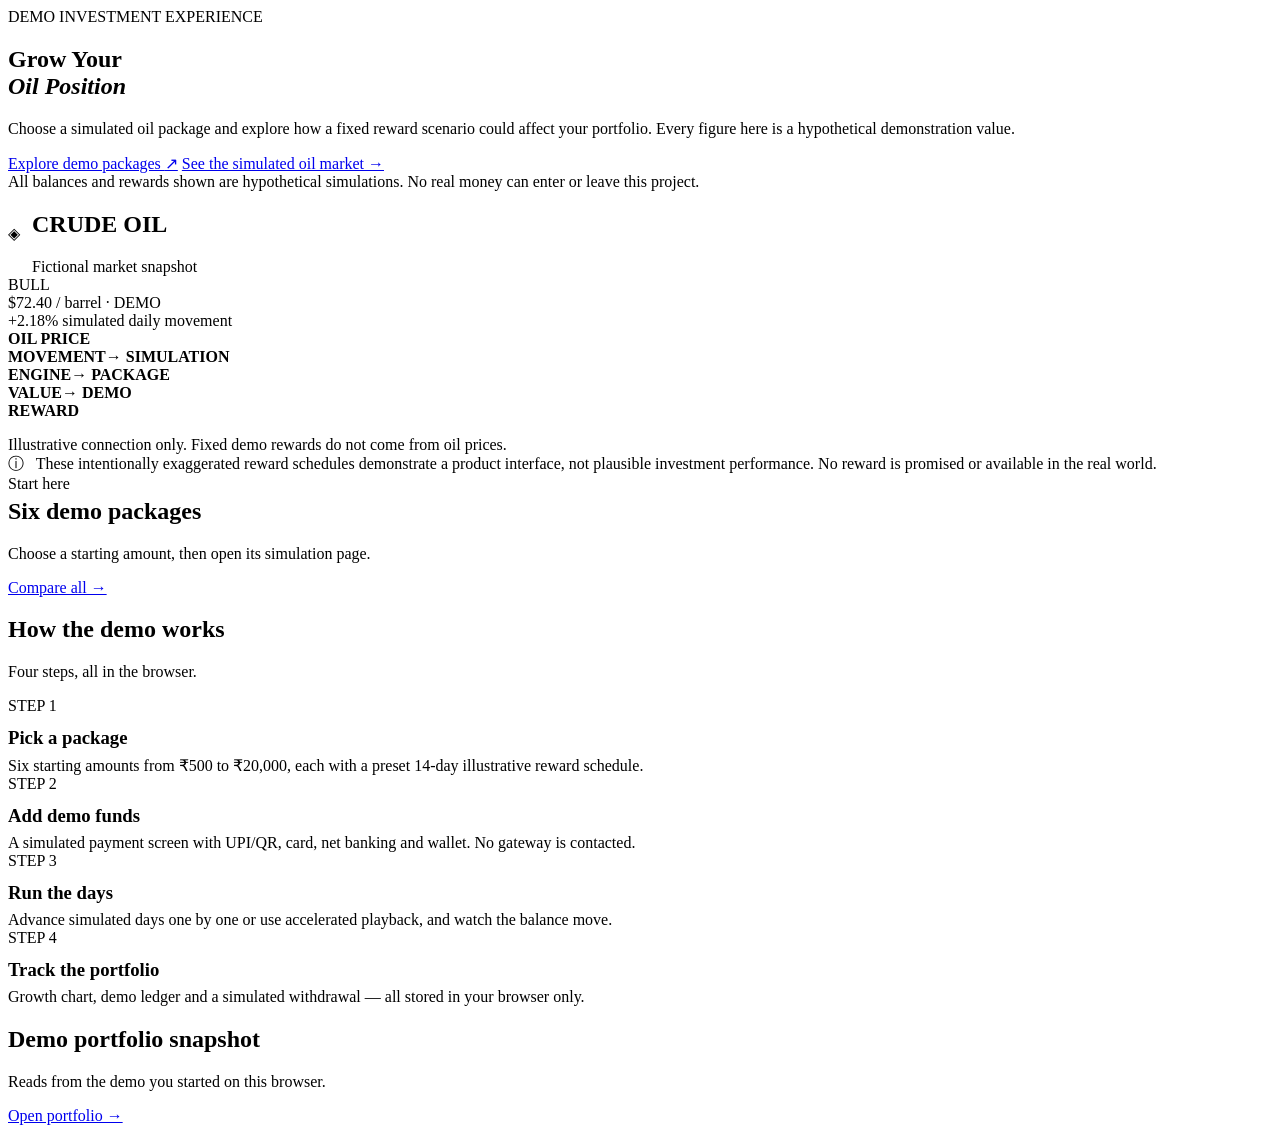
==== commit 684216ea: "Add files via upload" ====
--- a/index.html
+++ b/index.html
@@ -1,79 +1,107 @@
 <!doctype html>
-<html lang="en"><head><meta charset="utf-8"><meta name="viewport" content="width=device-width,initial-scale=1"><title>OILFLOW | Oil Rewards Simulator</title><style>
-:root{color-scheme:dark;--bg:#090e14;--panel:#111923;--line:#25313d;--text:#edf2f5;--muted:#94a3b4;--gold:#efc478;--green:#75d6b1;--red:#f39a9a}*{box-sizing:border-box}html{scroll-behavior:smooth;scroll-padding-top:110px}body{margin:0;background:radial-gradient(ellipse at 85% 4%,#26302488,transparent 30%),var(--bg);color:var(--text);font:14px/1.55 system-ui,-apple-system,BlinkMacSystemFont,"Segoe UI",sans-serif}button,input,select{font:inherit}button,a,input,select{-webkit-tap-highlight-color:transparent}button,a{touch-action:manipulation}button{cursor:pointer}button:disabled{opacity:.45;cursor:not-allowed}a{color:inherit;text-decoration:none}button:focus-visible,a:focus-visible,input:focus-visible,select:focus-visible{outline:2px solid var(--gold);outline-offset:4px}.shell{max-width:1390px;margin:auto;padding:0 40px}.banner{background:#253023;color:#d4e8b8;text-align:center;font-size:11px;padding:7px 15px;letter-spacing:.4px}.nav{position:sticky;top:0;background:#090e14ec;backdrop-filter:blur(18px);border-bottom:1px solid var(--line);z-index:20}.nav .shell{height:72px;display:flex;align-items:center;gap:30px}.logo{font-size:20px;font-weight:800;letter-spacing:2px;display:flex;align-items:center;gap:10px}.mark{color:var(--gold);font-size:30px}.navlinks{display:flex;gap:25px;color:var(--muted);font-size:12px}.navlinks a:hover{color:var(--gold)}.navright{margin-left:auto;display:flex;align-items:center;gap:16px}.pill,.badge{display:inline-flex;align-items:center;gap:7px;border:1px solid #63774e66;background:#63774e18;color:#cee3a9;border-radius:6px;padding:4px 8px;font-size:10px;font-weight:700;letter-spacing:1px}.badge{color:var(--gold);border-color:#efc47844;background:#efc47810}.avatar{background:#273243;border:1px solid #45505d;border-radius:50%;width:33px;height:33px;display:grid;place-items:center;font-size:11px}.hero{padding:62px 0 36px;display:grid;grid-template-columns:1.3fr .7fr;gap:65px;align-items:center}.eyebrow{font-size:10px;letter-spacing:2px;color:var(--gold);text-transform:uppercase;font-weight:650}.hero h1{font-size:clamp(38px,4.4vw,63px);font-weight:550;line-height:1.08;letter-spacing:-2.7px;margin:17px 0 20px;max-width:660px}.hero h1 em{font-style:normal;color:var(--gold)}.hero p{max-width:540px;color:var(--muted);font-size:15px}.actions{display:flex;gap:10px;flex-wrap:wrap;margin:24px 0 14px}.btn{display:inline-flex;align-items:center;justify-content:center;gap:10px;border:1px solid var(--line);border-radius:8px;padding:11px 18px;background:#19232f;color:var(--text);font-size:12px;font-weight:650;transition:background .2s,transform .2s}.btn:hover:not(:disabled){background:#293646;transform:translateY(-1px)}.primary{background:var(--gold);border-color:var(--gold);color:#211b11}.primary:hover:not(:disabled){background:#ffdaa1}.quiet{background:transparent}.wide{width:100%}.tiny{font-size:10px;color:var(--muted)}.muted{color:var(--muted)}.money{font-variant-numeric:tabular-nums;letter-spacing:-.6px}.positive{color:var(--green)}.negative{color:var(--red)}.market{padding:25px;position:relative;overflow:hidden;background:linear-gradient(145deg,#1c282ddd,#111923);border:1px solid #44513b;border-radius:15px}.market:before{content:'';position:absolute;width:180px;height:180px;border-radius:50%;border:25px solid #efc47807;right:-45px;top:-50px}.markethead,.between{display:flex;justify-content:space-between;align-items:center;gap:12px}.oil-icon{width:35px;height:42px;border:1px solid var(--gold);border-radius:8px;background:repeating-linear-gradient(0deg,transparent 0 10px,#efc47833 11px 12px);display:grid;place-items:center;color:var(--gold)}.market h2{font-size:13px;margin:0}.oilprice{font-size:37px;margin-top:15px}.marketflow{display:flex;justify-content:space-between;align-items:center;gap:5px;border-top:1px solid var(--line);padding-top:14px;margin-top:15px;font-size:9px;color:var(--muted)}.marketflow strong{font-size:10px;color:#d5dccd}.notice{border:1px solid #efc47825;background:#efc47807;border-radius:8px;padding:12px 16px;color:#c4b595;font-size:11px}.sectionhead{display:flex;justify-content:space-between;align-items:flex-end;gap:16px;margin:35px 0 17px}h2{font-size:21px;font-weight:550;letter-spacing:-.5px;margin:0}h3{font-size:14px;font-weight:600;margin:0}.sectionhead p{font-size:12px;color:var(--muted);margin:5px 0 0}.workbench{display:grid;grid-template-columns:1fr 400px;gap:22px;align-items:start}.packages{display:grid;grid-template-columns:repeat(2,minmax(0,1fr));gap:14px}.card{background:linear-gradient(125deg,#16202bcc,#111923e8);border:1px solid var(--line);border-radius:12px;backdrop-filter:blur(10px)}.package{padding:20px;transition:border .2s,transform .2s}.package:hover{transform:translateY(-2px);border-color:#65705e}.package.selected{border-color:var(--gold);box-shadow:inset 0 2px 0 var(--gold)}.tier{color:var(--accent,var(--gold));font-size:10px;letter-spacing:1.3px}.package .amount{font-size:31px;font-weight:550;margin:9px 0 1px}.package .metrics{display:grid;grid-template-columns:1fr 1fr;gap:11px;margin:18px 0}.label{font-size:9px;letter-spacing:.7px;text-transform:uppercase;color:var(--muted);display:block}.metrics b{font-size:14px;font-weight:550;display:block;margin-top:2px}.package .finish{border-top:1px solid var(--line);padding:11px 0;margin-bottom:8px}.finish b{font-size:18px}.package .tiny{font-size:9px}.detail{position:sticky;top:92px;padding:23px;border-color:#736347}.detail h2{font-size:22px;margin:13px 0 2px}.detail .big{font-size:38px;margin:5px 0}.detailgrid{display:grid;grid-template-columns:1fr 1fr;gap:17px;margin:18px 0}.detailgrid b{display:block;font-size:19px;margin-top:4px;font-weight:550}.rule{height:1px;background:var(--line);margin:18px 0}.progress{height:6px;background:#273340;border-radius:8px;overflow:hidden;margin:13px 0}.progress i{display:block;background:var(--gold);height:100%;width:0;transition:width .5s ease}.small{font-size:12px}.subactions{display:flex;gap:8px;margin:9px 0}.subactions .btn{flex:1;padding:9px}.previewnote{font-size:10px;color:var(--muted);margin:10px 0}.dual{display:grid;grid-template-columns:1.5fr 1fr;gap:22px}.pad{padding:24px}.timeline{display:grid;grid-template-columns:repeat(7,1fr);gap:8px;margin:20px 0}.day{border:1px solid var(--line);border-radius:8px;padding:11px 4px;text-align:center;font-size:9px;color:var(--muted);transition:background .25s}.day b{display:block;font-size:12px;color:var(--text);margin:5px 0}.day.done{background:#75d6b10c;border-color:#75d6b145}.day.done span{color:var(--green)}.day.active{border-color:var(--gold)}.bonuslist{display:grid;grid-template-columns:1fr 1fr;gap:10px;margin-top:19px}.bonusitem{padding:13px;background:#0d141d;border:1px solid var(--line);border-radius:8px}.bonusitem b{font-size:21px;font-weight:550;display:block;color:var(--gold);margin:7px 0}.bonusitem .small{font-size:10px}.portgrid{display:grid;grid-template-columns:repeat(4,1fr);gap:15px;margin:22px 0}.portgrid strong{display:block;font-size:24px;font-weight:550;margin-top:5px}.chart{width:100%;height:270px;display:block}.chart text{font-family:system-ui,sans-serif;fill:#8293a7;font-size:10px}.chartwrap{position:relative}.charttip{position:absolute;pointer-events:none;background:#090e14;border:1px solid var(--gold);padding:8px 11px;border-radius:7px;font-size:11px;z-index:5;display:none;top:12px;right:14px}.settings{display:grid;grid-template-columns:repeat(4,minmax(0,1fr));gap:16px;margin-top:21px}.field label{display:block;font-size:10px;color:var(--muted);margin-bottom:7px}.field input,.field select,.filter{border:1px solid var(--line);border-radius:7px;background:#0b121b;color:var(--text);padding:11px;width:100%;min-width:0;font-size:12px}.field input:focus,.field select:focus{border-color:var(--gold)}.results{display:flex;flex-wrap:wrap;gap:20px;border-top:1px solid var(--line);padding-top:17px;margin-top:20px}.results b{display:block;font-size:19px;font-weight:550;margin-top:4px}.tablewrap{overflow:auto}table{border-collapse:collapse;width:100%;white-space:nowrap;font-size:12px}th{text-align:right;color:var(--muted);font-size:9px;font-weight:500;padding:15px 14px;background:#0e1620;letter-spacing:.5px}td{text-align:right;padding:16px 14px;border-top:1px solid var(--line);font-variant-numeric:tabular-nums}td:first-child,th:first-child{text-align:left}th button{color:inherit;border:0;background:none;padding:0;font:inherit;cursor:pointer}tr.selected td{background:#efc47808}.tools{display:flex;gap:8px}.filter{width:auto;padding:7px 10px}footer{margin-top:40px;padding:30px 0 45px;border-top:1px solid var(--line);font-size:11px;color:var(--muted)}.footerline{display:flex;justify-content:space-between;gap:15px;margin-bottom:15px}.mobilebar{display:none}.toast{position:fixed;bottom:25px;left:50%;transform:translateX(-50%);max-width:90vw;background:#25372d;border:1px solid #698d76;border-radius:9px;padding:12px 20px;z-index:100;font-size:12px}.hide{display:none!important}dialog{background:#111923;color:var(--text);border:1px solid #59614d;border-radius:15px;padding:28px;width:min(460px,calc(100% - 30px));box-shadow:0 25px 100px #0009}dialog::backdrop{background:#02070cbb;backdrop-filter:blur(6px)}dialog .field{margin:16px 0}.close{background:none;border:0;font-size:22px;color:var(--muted)}.error{color:var(--red);font-size:12px;min-height:18px}.check{font-size:35px;color:var(--green);margin-bottom:10px}.empty{color:var(--muted);text-align:center;padding:30px!important}.sessiontag{font-size:9px;letter-spacing:.5px;color:var(--muted)}@media(min-width:1450px){.packages{grid-template-columns:repeat(3,minmax(0,1fr))}.workbench{grid-template-columns:1fr 380px}.shell{max-width:1500px}}
-@media(max-width:1050px){.shell{padding:0 24px}.workbench{grid-template-columns:1fr 330px}.hero{gap:30px}.navlinks{gap:14px}.navright .tiny{display:none}.dual{grid-template-columns:1fr}.settings{grid-template-columns:repeat(2,1fr)}}@media(max-width:760px){.shell{padding:0 18px}.banner{font-size:9px}.nav .shell{height:60px}.navlinks{display:none}.hero{grid-template-columns:1fr;padding-top:35px;gap:20px}.hero h1{letter-spacing:-1.5px}.market{padding:20px}.workbench{grid-template-columns:1fr}.packages{grid-template-columns:1fr}.detail{position:relative;top:auto;scroll-margin-top:80px}.sectionhead{align-items:flex-start;flex-direction:column}.timeline{grid-template-columns:repeat(4,1fr)}.portgrid{grid-template-columns:1fr 1fr}.portgrid strong{font-size:23px}.pad{padding:19px}.mobilebar{display:flex;position:fixed;bottom:0;left:0;right:0;background:#0e1723f5;backdrop-filter:blur(16px);border-top:1px solid #776647;padding:12px 18px calc(12px + env(safe-area-inset-bottom));align-items:center;justify-content:space-between;z-index:25}.mobilebar b{font-size:13px}.mobilebar .btn{font-size:11px}footer{padding-bottom:120px}.toast{bottom:100px}.chart{height:230px}.settings{gap:12px}.tools{flex-wrap:wrap}.footerline{flex-direction:column}}@media(prefers-reduced-motion:reduce){*{scroll-behavior:auto!important;transition:none!important}}
-</style></head><body>
-<div class="banner">FICTIONAL EDUCATIONAL DEMO ONLY &nbsp; / &nbsp; No real funds, deposits, withdrawals or financial returns</div>
-<nav class="nav"><div class="shell"><a class="logo" href="#home"><span class="mark">◈</span>OILFLOW</a><div class="navlinks"><a href="#packages">Packages</a><a href="#progress">Reward timeline</a><a href="#portfolio">Portfolio</a><a href="#settings">Simulation settings</a><a href="#history">History</a></div><div class="navright"><span class="pill">● DEMO MODE</span><span class="avatar" aria-label="Demo user">D</span></div></div></nav>
-<main class="shell" id="home"><section class="hero"><div><span class="eyebrow">DEMO INVESTMENT EXPERIENCE</span><h1>Grow Your<br><em>Oil Position</em></h1><p>Choose a simulated oil package and explore how a fixed reward scenario could affect your portfolio.</p><div class="actions"><a class="btn primary" href="#packages">Explore demo packages <span>↗</span></a><a class="btn quiet" href="#settings">Build your own scenario →</a></div><div class="tiny">All balances and rewards shown are hypothetical simulations.</div></div><aside class="market"><div class="markethead"><div style="display:flex;align-items:center;gap:12px"><div class="oil-icon">◈</div><div><h2>CRUDE OIL</h2><span class="tiny">Fictional market snapshot</span></div></div><span class="pill" id="marketBadge">BULL</span></div><div class="oilprice money">$72.40 <span class="small muted">/ barrel · DEMO</span></div><div class="positive small" id="marketMove">+2.18% simulated daily movement</div><div class="marketflow"><strong>OIL PRICE<br>MOVEMENT</strong><span>→</span><strong>SIMULATION<br>ENGINE</strong><span>→</span><strong>PACKAGE<br>VALUE</strong><span>→</span><strong>DEMO<br>REWARD</strong></div><p class="tiny" style="margin-bottom:0">Illustrative connection only. Fixed demo rewards do not come from oil prices. Market-linked mode uses a user-controlled arithmetic model, not actual market returns.</p></aside></section>
-<div class="notice">ⓘ &nbsp; These intentionally exaggerated reward schedules demonstrate a product interface, not plausible investment performance. No reward is promised or available in the real world.</div>
-<section id="packages"><div class="sectionhead"><div><div class="eyebrow">01 / Choose your scenario</div><h2 style="margin-top:5px">A package for every simulation</h2><p>Six starting points. One fictional 14-day reward model.</p></div><span class="badge">HYPOTHETICAL DEMO SCENARIO</span></div><div class="workbench"><div class="packages" id="packageGrid"></div><aside class="card detail" id="detail" aria-label="Selected package details"></aside></div></section>
-<section id="progress"><div class="sectionhead"><div><div class="eyebrow">02 / Explore the journey</div><h2 style="margin-top:5px">Daily reward timeline</h2><p>Advance simulated days manually or use accelerated playback. No real-time earnings.</p></div><span class="badge" id="timelineStatus">SCENARIO PREVIEW</span></div><div class="dual"><div class="card pad"><div class="between"><h3 id="timelineTitle">14-day demo schedule</h3><span class="tiny">Every amount below is DEMO</span></div><div class="timeline" id="timeline"></div><div class="between"><span class="small muted">Total scheduled simulated rewards</span><strong class="money positive" id="timelineTotal"></strong></div></div><div class="card pad"><div class="between"><h3>BONUS CENTER</h3><span class="badge">SIMULATED</span></div><p class="tiny">Only the package bonus is included in this scenario. Other bonus cards are separate, uncredited illustrations.</p><div class="bonuslist" id="bonuses"></div></div></div></section>
-<section id="portfolio"><div class="sectionhead"><div><div class="eyebrow">03 / Watch the numbers change</div><h2 style="margin-top:5px">Demo portfolio</h2><p id="portfolioSub">Selected scenario preview. Start a demo to accumulate fictional rewards.</p></div><span class="pill" id="portfolioProgress">0 / 14 DAYS</span></div><div class="card pad"><div class="portgrid" id="portfolioStats"></div><div class="between"><div class="tiny">SIMULATED BALANCE OVER TIME · INR</div><div class="tiny"><span style="color:var(--gold)">━</span> Hypothetical schedule &nbsp; <span class="positive">●</span> Current day</div></div><div class="chartwrap"><svg id="chart" class="chart" viewBox="0 0 960 270" role="img" aria-label="Hypothetical balance by simulated day"></svg><div class="charttip" id="chartTip"></div></div><div class="between" style="flex-wrap:wrap"><div class="small" id="pnl"></div><button class="btn" id="withdrawBtn">SIMULATE WITHDRAWAL ↗</button></div><p class="tiny" id="portfolioFoot"></p></div></section>
-<section id="settings"><div class="sectionhead"><div><div class="eyebrow">04 / Make it your own</div><h2 style="margin-top:5px">Simulation Settings</h2><p>Edits update the preview immediately. An active demo retains its original settings.</p></div><span class="badge">CONFIGURABLE HYPOTHETICAL MODEL</span></div><div class="card pad"><form id="settingsForm" novalidate><div class="settings"><div class="field"><label for="scenario">Scenario</label><select id="scenario"><option>Bull</option><option>Neutral</option><option>Bear</option><option>Custom</option></select></div><div class="field"><label for="mode">Reward mode</label><select id="mode"><option value="fixed">Fixed demo reward</option><option value="linked">Market-linked demo reward</option></select></div><div class="field"><label for="duration">Simulation duration</label><select id="duration"><option value="7">7 days</option><option value="14" selected>14 days</option><option value="30">30 days</option></select></div><div class="field"><label for="amount">Starting amount (DEMO ₹)</label><input id="amount" type="number" min="1" max="10000000" step="0.01" value="500"></div><div class="field"><label for="daily">Daily hypothetical reward (DEMO ₹)</label><input id="daily" type="number" min="-10000000" max="10000000" step="0.01" value="90"></div><div class="field"><label for="bonus">Completion bonus (DEMO ₹)</label><input id="bonus" type="number" min="0" max="10000000" step="0.01" value="100"></div><div class="field"><label for="movement">Daily simulated oil movement (%)</label><input id="movement" type="number" min="-100" max="100" step="0.01" value="2.18"></div><div style="align-self:end"><button type="button" class="btn wide" id="restore">Restore selected tier</button></div></div><div class="error" id="settingsError" role="alert"></div><p class="tiny" id="modelExplain"></p><div class="results" id="settingsResults"></div></form></div></section>
-<section id="comparison"><div class="sectionhead"><div><h2>Compare demo packages</h2><p>Preset values only. All monetary columns are hypothetical DEMO amounts.</p></div><div class="tools"><input class="filter" id="search" aria-label="Filter packages by name" placeholder="Filter packages..."><select class="filter" id="sort" aria-label="Sort packages"><option value="amount">Starting value: low to high</option><option value="amount-desc">Starting value: high to low</option><option value="daily-desc">Daily reward: high to low</option><option value="final-desc">Final value: high to low</option><option value="name">Package: A to Z</option></select></div></div><div class="card tablewrap"><table><thead><tr><th>PACKAGE</th><th>STARTING DEMO ₹</th><th>DAILY DEMO ₹</th><th>DURATION</th><th>TOTAL REWARD DEMO ₹</th><th>BONUS DEMO ₹</th><th>FINAL EX-BONUS DEMO ₹</th></tr></thead><tbody id="compareBody"></tbody></table></div><p class="tiny">Final value = starting amount + scheduled rewards. Package bonuses are separate and credited once on completion; inclusive totals are shown in the detail and portfolio panels.</p></section>
-<section id="history"><div class="sectionhead"><div><h2>Demo transaction history</h2><p>Local simulation ledger. Never connected to a payment system.</p></div><button class="btn quiet" id="reset">Reset demo session</button></div><div class="card tablewrap"><table><thead><tr><th>DEMO EVENT</th><th>SIMULATED DAY</th><th>AMOUNT · DEMO ₹</th><th>STATUS</th></tr></thead><tbody id="historyBody"></tbody></table></div></section>
-<footer><div class="footerline"><a class="logo" href="#home"><span class="mark">◈</span>OILFLOW</a><span>EDUCATION FIRST. ALWAYS SIMULATED.</span></div>This website is a fictional simulation for educational and product-design purposes. All investment amounts, rewards, bonuses, balances and withdrawals shown are hypothetical. No real funds are accepted or transferred.<p>Fictional scenarios are not financial advice or forecasts. This page is standalone and uses no account, network feed, bank, UPI, cryptocurrency wallet or payment gateway. Session data stays in this browser tab and resets on reload.</p></footer></main>
-<div class="mobilebar"><div><span class="label">SELECTED DEMO PACKAGE</span><b id="mobileName">OIL STARTER · ₹500</b></div><a href="#detail" class="btn primary">VIEW SIMULATION ↑</a></div>
-<dialog id="withdrawDialog" aria-labelledby="withdrawTitle"><div class="between"><span class="badge">DEMO MODE</span><button class="close" aria-label="Close withdrawal dialog" id="closeWithdraw">×</button></div><div id="withdrawContent"></div></dialog>
-<dialog id="confirmDialog" aria-labelledby="confirmTitle"><span class="badge">DEMO SESSION</span><h2 id="confirmTitle" style="margin:15px 0">Replace current demo?</h2><p class="muted small">Starting this scenario clears the current demo position and transaction history. No real funds are involved.</p><div class="actions"><button class="btn" id="cancelReplace">Keep current demo</button><button class="btn primary" id="confirmReplace">Start new demo</button></div></dialog>
-<div class="toast hide" id="toast" role="status"></div>
+<html lang="en"><head><meta charset="utf-8"><meta name="viewport" content="width=device-width,initial-scale=1">
+<title>OILFLOW | Oil Investment Simulator (Demo)</title>
+<link rel="stylesheet" href="assets/css/style.css"></head><body>
+<div id="nav"></div>
+<main class="shell">
+  <section class="hero">
+    <div>
+      <span class="eyebrow">DEMO INVESTMENT EXPERIENCE</span>
+      <h1>Grow Your<br><em>Oil Position</em></h1>
+      <p>Choose a simulated oil package and explore how a fixed reward scenario could affect your portfolio. Every figure here is a hypothetical demonstration value.</p>
+      <div class="actions">
+        <a class="btn primary" href="packages.html">Explore demo packages <span>↗</span></a>
+        <a class="btn quiet" href="market.html">See the simulated oil market →</a>
+      </div>
+      <div class="tiny">All balances and rewards shown are hypothetical simulations. No real money can enter or leave this project.</div>
+    </div>
+    <aside class="market">
+      <div class="markethead">
+        <div style="display:flex;align-items:center;gap:12px"><div class="oil-icon">◈</div>
+          <div><h2>CRUDE OIL</h2><span class="tiny">Fictional market snapshot</span></div></div>
+        <span class="pill">BULL</span>
+      </div>
+      <div class="oilprice money">$72.40 <span class="small muted">/ barrel · DEMO</span></div>
+      <div class="positive small">+2.18% simulated daily movement</div>
+      <div class="marketflow">
+        <strong>OIL PRICE<br>MOVEMENT</strong><span>→</span>
+        <strong>SIMULATION<br>ENGINE</strong><span>→</span>
+        <strong>PACKAGE<br>VALUE</strong><span>→</span>
+        <strong>DEMO<br>REWARD</strong>
+      </div>
+      <p class="tiny" style="margin-bottom:0">Illustrative connection only. Fixed demo rewards do not come from oil prices.</p>
+    </aside>
+  </section>
+
+  <div class="notice">ⓘ &nbsp; These intentionally exaggerated reward schedules demonstrate a product interface, not plausible investment performance. No reward is promised or available in the real world.</div>
+
+  <div class="sectionhead">
+    <div><div class="eyebrow">Start here</div><h2 style="margin-top:5px">Six demo packages</h2>
+      <p>Choose a starting amount, then open its simulation page.</p></div>
+    <a class="btn quiet" href="packages.html">Compare all →</a>
+  </div>
+  <div class="packages" id="featured"></div>
+
+  <div class="sectionhead"><div><h2>How the demo works</h2><p>Four steps, all in the browser.</p></div></div>
+  <div class="infogrid">
+    <div class="card pad"><span class="badge">STEP 1</span><h3 style="margin:12px 0 7px">Pick a package</h3>
+      <p class="small muted" style="margin:0">Six starting amounts from ₹500 to ₹20,000, each with a preset 14-day illustrative reward schedule.</p></div>
+    <div class="card pad"><span class="badge">STEP 2</span><h3 style="margin:12px 0 7px">Add demo funds</h3>
+      <p class="small muted" style="margin:0">A simulated payment screen with UPI/QR, card, net banking and wallet. No gateway is contacted.</p></div>
+    <div class="card pad"><span class="badge">STEP 3</span><h3 style="margin:12px 0 7px">Run the days</h3>
+      <p class="small muted" style="margin:0">Advance simulated days one by one or use accelerated playback, and watch the balance move.</p></div>
+    <div class="card pad"><span class="badge">STEP 4</span><h3 style="margin:12px 0 7px">Track the portfolio</h3>
+      <p class="small muted" style="margin:0">Growth chart, demo ledger and a simulated withdrawal — all stored in your browser only.</p></div>
+  </div>
+
+  <div class="sectionhead"><div><h2>Demo portfolio snapshot</h2><p>Reads from the demo you started on this browser.</p></div>
+    <a class="btn quiet" href="portfolio.html">Open portfolio →</a></div>
+  <div class="card pad" id="snapshot"></div>
+</main>
+<div id="footer"></div>
+<script src="assets/js/app.js"></script>
 <script>
-'use strict';
-const $=id=>document.getElementById(id);
-const money=n=>'₹'+Number(n).toLocaleString('en-IN',{maximumFractionDigits:2});
-const signed=n=>(n>=0?'+':'-')+money(Math.abs(n));
-const round=n=>Math.round((n+Number.EPSILON)*100)/100;
-const tiers=[['Starter',500,'#efc478'],['Basic',1000,'#90bfdd'],['Plus',2500,'#aca1e6'],['Pro',5000,'#75d6b1'],['Advanced',10000,'#e6af93'],['Premium',20000,'#d9c488']].map(([name,amount,color],id)=>({id,name,amount,color,daily:amount*.18,bonus:amount*.2,duration:14}));
-let selected=0,cfg={...tiers[0],scenario:'Bull',mode:'fixed',movement:2.18},run=null,timer=null,valid=true;
-function toast(text){$('toast').textContent=text;$('toast').classList.remove('hide');clearTimeout(toast.timeout);toast.timeout=setTimeout(()=>$('toast').classList.add('hide'),3200)}
-function calc(c){const daily=round(c.mode==='linked'?c.amount*c.movement/100:c.daily);const rewards=round(daily*c.duration);return {daily,rewards,final:round(c.amount+rewards),inclusive:round(c.amount+rewards+c.bonus)}}
-function series(c){const x=calc(c);return Array.from({length:c.duration+1},(_,d)=>round(c.amount+x.daily*d+(d===c.duration?c.bonus:0)))}
-function selectTier(id,scroll=true){selected=id;cfg={...tiers[id],scenario:'Bull',mode:'fixed',movement:2.18};fillForm();readSettings();renderPackages();renderCompare();if(scroll)$('detail').scrollIntoView({behavior:'smooth',block:'start'})}
-function renderPackages(){$('packageGrid').innerHTML=tiers.map(p=>{const x=calc({...p,mode:'fixed'});return `<article class="card package ${selected===p.id?'selected':''}" style="--accent:${p.color}"><div class="between"><span class="tier">${String(p.id+1).padStart(2,'0')} / ${p.name.toUpperCase()}</span><span class="sessiontag">${selected===p.id?'SELECTED':'DEMO READY'}</span></div><div class="amount money">${money(p.amount)} <span class="label" style="display:inline">DEMO</span></div><div class="tiny">HYPOTHETICAL DEMO SCENARIO</div><div class="metrics"><div><span class="label">DAILY DEMO REWARD</span><b class="positive money">${money(p.daily)}<span class="tiny"> / day</span></b></div><div><span class="label">SIMULATION DURATION</span><b>${p.duration} days</b></div><div><span class="label">TOTAL SIMULATED REWARD</span><b class="money">${money(x.rewards)}</b></div><div><span class="label">SEPARATE DEMO BONUS</span><b class="money">${money(p.bonus)}</b></div></div><div class="between finish"><span class="label">FINAL DEMO VALUE<br>BEFORE SEPARATE BONUS</span><b class="money">${money(x.final)}</b></div><button class="btn ${selected===p.id?'primary':'quiet'} wide" data-select="${p.id}" aria-pressed="${selected===p.id}">VIEW DETAILS <span>↗</span></button></article>`}).join('');$('mobileName').textContent='OIL '+tiers[selected].name.toUpperCase()+' · '+money(cfg.amount)+' DEMO'}
-function renderDetail(){const c=cfg,x=calc(c);const same=run&&JSON.stringify(run.config)===JSON.stringify(cfg);const d=same?run.day:0;
-$('detail').innerHTML=`<div class="between"><span class="badge">HYPOTHETICAL DEMO SCENARIO</span><span class="tiny">${run&&!same?'NEW PREVIEW':'DEMO'}</span></div><h2>OIL ${tiers[selected].name.toUpperCase()}</h2><span class="tiny">${c.mode==='fixed'?'Fixed illustrative reward schedule':'Market-linked arithmetic illustration'}</span><div class="rule"></div><span class="label">SIMULATED STARTING VALUE</span><div class="big money">${money(c.amount)}</div><div class="detailgrid"><div><span class="label">DAILY DEMO REWARD</span><b class="money ${x.daily>=0?'positive':'negative'}">${money(x.daily)}</b></div><div><span class="label">DURATION</span><b>${c.duration} DAYS</b></div><div><span class="label">TOTAL HYPOTHETICAL REWARD</span><b class="money">${money(x.rewards)}</b></div><div><span class="label">DEMO BONUS</span><b class="money">${money(c.bonus)}</b></div></div><div class="notice"><span class="label">HYPOTHETICAL FINAL VALUE · EX-BONUS</span><strong class="money" style="font-size:28px">${money(x.final)}</strong><div class="tiny">Including separate demo bonus: ${money(x.inclusive)} DEMO</div></div><div class="rule"></div><div class="between small"><b>DAY ${d} / ${c.duration}</b><span class="tiny">${same?(d===c.duration?'COMPLETED':timer?'PLAYING':'PAUSED'):'PREVIEW'}</span></div><div class="progress"><i style="width:${d/c.duration*100}%"></i></div><div class="between tiny"><span>Today's demo reward: ${money(d?x.daily:0)}</span><span>${d===c.duration?'Schedule complete':'Next: '+(d?'tomorrow (sim.)':'day 1 (sim.)')}</span></div><div style="margin-top:18px"><button class="btn primary wide" id="startDemo" ${!valid?'disabled':''}>${run?'START NEW DEMO':'START DEMO'} →</button></div><p class="previewnote">Demo starts at day 0. Day advancement is controlled by you. The bonus is credited once on the final day.</p>${run&&!same?'<p class="tiny">Your active scenario is unchanged. Its progress and portfolio remain below.</p>':''}`;
-$('startDemo').onclick=requestStart;
-$('mobileName').textContent='OIL '+tiers[selected].name.toUpperCase()+' · '+money(cfg.amount)+' DEMO';
-}
-function renderTimeline(){const c=run?run.config:cfg,x=calc(c),day=run?run.day:0;
-$('timelineStatus').textContent=run?(day===c.duration?'DEMO COMPLETED':timer?'ACCELERATED PLAYBACK':'ACTIVE DEMO · PAUSED'):'SCENARIO PREVIEW';
-$('timelineTitle').textContent=`${c.duration}-day demo schedule · OIL ${c.name.toUpperCase()}`;
-$('timeline').innerHTML=Array.from({length:c.duration},(_,i)=>`<div class="day ${i<day?'done':i===day?'active':''}"><div>DAY ${i+1}</div><b class="money">${signed(x.daily)}</b><span>${i<day?'✓ Completed':'Scheduled'}</span><div style="font-size:8px">DEMO</div></div>`).join('');
-$('timelineTotal').textContent=money(x.rewards)+' DEMO';
-const old=$('playControls');if(old)old.remove();const controls=document.createElement('div');controls.id='playControls';controls.className='subactions';controls.innerHTML=`<button class="btn" id="next" ${!run||day===c.duration?'disabled':''}>Next demo day →</button><button class="btn" id="play" ${!run||day===c.duration?'disabled':''}>${timer?'Pause playback':'Play demo'}</button><button class="btn" id="complete" ${!run||day===c.duration?'disabled':''}>Complete</button>`;$('timeline').before(controls);$('next').onclick=()=>advance();$('play').onclick=togglePlay;$('complete').onclick=()=>{stop();while(run.day<run.config.duration)advance(false);renderRun();toast('Demo complete. Separate simulated package bonus credited once.')};
-$('bonuses').innerHTML=[['Package Bonus',c.bonus,day===c.duration?'Credited once':'At completion'],['Loyalty Bonus',round(c.amount*.05),'Example only · not credited'],['7-Day Milestone',round(c.amount*.10),'Example only · not credited'],['Market Scenario Bonus',round(c.amount*.20),'Example only · not credited']].map(([name,amt,status])=>`<div class="bonusitem"><span class="small">${name}</span><b class="money">+${money(amt)}</b><span class="badge">SIMULATED</span><p class="tiny" style="margin-bottom:0">${status}</p>${name==='Package Bonus'?'<span class="tiny">14-day completion in preset</span>':''}</div>`).join('');
-}
-function chart(c,day){const values=series(c),W=960,H=270,L=72,R=20,T=22,B=34;let min=Math.min(...values),max=Math.max(...values);const pad=Math.max((max-min)*.12,1);min-=pad;max+=pad;const X=i=>L+i/c.duration*(W-L-R),Y=v=>T+(max-v)/(max-min)*(H-T-B);const pts=values.map((v,i)=>`${X(i)},${Y(v)}`).join(' ');const grids=Array.from({length:5},(_,i)=>{const v=min+(max-min)*i/4;return `<line x1="${L}" x2="${W-R}" y1="${Y(v)}" y2="${Y(v)}" stroke="#25313d" stroke-dasharray="3 5"/><text x="${L-10}" y="${Y(v)+4}" text-anchor="end">${money(Math.round(v))}</text>`}).join('');const ticks=[0,Math.round(c.duration/4),Math.round(c.duration/2),Math.round(c.duration*.75),c.duration];$('chart').innerHTML=`<title>Hypothetical demo balance by day, including bonus at completion</title><defs><linearGradient id="area" x1="0" y1="0" x2="0" y2="1"><stop offset="0" stop-color="#efc478" stop-opacity=".17"/><stop offset="1" stop-color="#efc478" stop-opacity="0"/></linearGradient></defs>${grids}<polygon points="${L},${H-B} ${pts} ${W-R},${H-B}" fill="url(#area)"/><polyline points="${pts}" fill="none" stroke="#efc478" stroke-width="2.5" stroke-linejoin="round"/>${ticks.map(i=>`<text x="${X(i)}" y="${H-9}" text-anchor="middle">Day ${i}</text>`).join('')}<line x1="${X(day)}" x2="${X(day)}" y1="${T}" y2="${H-B}" stroke="#75d6b1" stroke-dasharray="3 5"/><circle cx="${X(day)}" cy="${Y(values[day])}" r="5" fill="#75d6b1" stroke="#111923" stroke-width="2"/>${values.map((v,i)=>`<circle tabindex="0" aria-label="Day ${i}, ${money(v)} simulated" data-day="${i}" data-value="${v}" cx="${X(i)}" cy="${Y(v)}" r="9" fill="transparent"><title>Day ${i}: ${money(v)} DEMO</title></circle>`).join('')}`;
-$('chart').onpointermove=e=>{const rect=$('chart').getBoundingClientRect();const i=Math.max(0,Math.min(c.duration,Math.round(((e.clientX-rect.left)/rect.width*W-L)/(W-L-R)*c.duration)));$('chartTip').textContent=`Day ${i} · ${money(values[i])} DEMO`;$('chartTip').style.display='block'};$('chart').onpointerleave=()=>$('chartTip').style.display='none';$('chart').onfocusin=e=>{if(e.target.dataset.day){$('chartTip').textContent=`Day ${e.target.dataset.day} · ${money(+e.target.dataset.value)} DEMO`;$('chartTip').style.display='block'}};$('chart').onfocusout=()=>$('chartTip').style.display='none';
-}
-function renderPortfolio(){const c=run?run.config:cfg,x=calc(c),day=run?run.day:0;const rewards=round(x.daily*day),bonus=day===c.duration?c.bonus:0,value=round(c.amount+rewards+bonus),withdrawn=run?run.withdrawn:0;
-$('portfolioSub').textContent=run?`Active: OIL ${c.name.toUpperCase()} · ${c.mode==='fixed'?'Fixed':'Market-linked'} DEMO · Graph excludes simulated withdrawals.`:'Selected scenario preview. Start a demo to accumulate fictional rewards.';
-$('portfolioProgress').textContent=`${day} / ${c.duration} DAYS`;
-$('portfolioStats').innerHTML=[['Initial simulated amount',c.amount],['Accumulated demo rewards',rewards],['Credited simulated bonus',bonus],['Current hypothetical value',value]].map(([label,v])=>`<div><span class="label">${label}</span><strong class="money">${money(v)}</strong><span class="tiny">DEMO</span></div>`).join('');
-$('pnl').innerHTML=`Simulated P&L: <strong class="${rewards+bonus>=0?'positive':'negative'}">${signed(rewards+bonus)} DEMO</strong>`;
-$('portfolioFoot').textContent=`Available demo balance: ${money(value-withdrawn)} · Simulated withdrawals: ${money(withdrawn)}. Hypothetical final value including bonus: ${money(x.inclusive)}. All amounts DEMO. Withdrawing reduces the available demo balance, not the cumulative value chart.`;
-$('withdrawBtn').disabled=!run||value-withdrawn<=0;chart(c,day);
-}
-function renderHistory(){if(!run){$('historyBody').innerHTML='<tr><td colspan="4" class="empty">No demo transactions yet. Start a simulation to create a fictional ledger.</td></tr>';return}$('historyBody').innerHTML=run.events.slice().reverse().map(e=>`<tr><td>${e.name}<div class="tiny">SIMULATED · ${run.config.name.toUpperCase()}</div></td><td>Day ${e.day}</td><td class="${e.amount<0?'negative':'positive'}">${signed(e.amount)} DEMO</td><td><span class="pill">COMPLETED</span></td></tr>`).join('')}
-function renderRun(){renderDetail();renderTimeline();renderPortfolio();renderHistory()}
-function requestStart(){if(!valid)return;if(run){$('confirmDialog').showModal()}else start()}
-function start(){stop();run={config:{...cfg},day:0,withdrawn:0,events:[{name:'Demo starting allocation',day:0,amount:cfg.amount}]};renderRun();toast('Demo started at day 0. Advance days or play the accelerated preview.');$('progress').scrollIntoView({behavior:'smooth'})}
-function advance(render=true){if(!run||run.day>=run.config.duration)return;run.day++;const x=calc(run.config);run.events.push({name:'Simulated daily '+(x.daily>=0?'reward':'loss'),day:run.day,amount:x.daily});if(run.day===run.config.duration){run.events.push({name:'Simulated completion bonus',day:run.day,amount:run.config.bonus});stop()}if(render)renderRun()}
-function stop(){if(timer){clearInterval(timer);timer=null}}
-function togglePlay(){if(timer){stop();renderRun();return}if(!run||run.day>=run.config.duration)return;timer=setInterval(()=>advance(),850);renderRun();toast('Accelerated demo: one simulated day per playback step.')}
-function fillForm(){for(const key of ['scenario','mode','amount','daily','bonus','duration','movement'])$(key).value=cfg[key]}
-function readSettings(){const candidate={...cfg};for(const key of ['amount','daily','bonus','duration','movement'])candidate[key]=Number($(key).value);candidate.scenario=$('scenario').value;candidate.mode=$('mode').value;const inputs=['amount','daily','bonus','movement'];const bad=inputs.some(k=>$(k).value.trim()===''||!Number.isFinite(candidate[k])||!$(k).checkValidity());const x=calc(candidate);valid=!bad&&Math.min(...series(candidate))>=0;
-$('settingsError').textContent=bad?'Use finite values within the input limits. Starting amount must be positive; bonus cannot be negative.':!valid?'This scenario would produce a negative balance. Reduce the simulated daily loss or duration.':'';
-if(!valid){const b=$('startDemo');if(b)b.disabled=true;return}cfg=candidate;
-$('daily').disabled=cfg.mode==='linked';$('movement').disabled=cfg.mode==='fixed';
-$('modelExplain').textContent=cfg.mode==='fixed'?'Fixed mode: total reward = daily hypothetical reward × days. Changing Bull / Neutral / Bear does not alter the fixed schedule. Bonus is separate. No compounding.':'Market-linked demo mode: daily reward/loss = starting amount × selected daily movement. Bull +2.18%, Neutral 0%, Bear -2.18%, or Custom. Simple non-compounding arithmetic; not a market forecast.';
-$('settingsResults').innerHTML=[['DAILY DEMO REWARD',x.daily],['TOTAL DEMO REWARD',x.rewards],['SEPARATE DEMO BONUS',cfg.bonus],['FINAL DEMO · EX-BONUS',x.final],['FINAL DEMO · INCL. BONUS',x.inclusive]].map(([label,v])=>`<div><span class="label">${label}</span><b class="money">${money(v)}</b></div>`).join('');
-$('marketBadge').textContent=cfg.scenario.toUpperCase();$('marketMove').textContent=(cfg.movement>=0?'+':'')+cfg.movement.toFixed(2)+'% simulated daily movement';$('marketMove').className=(cfg.movement>=0?'positive':'negative')+' small';renderDetail();if(!run){renderTimeline();renderPortfolio()}}
-function renderCompare(){const query=$('search').value.toLowerCase().trim();const sort=$('sort').value;const rows=tiers.filter(p=>('oil '+p.name).toLowerCase().includes(query));rows.sort((a,b)=>sort==='name'?a.name.localeCompare(b.name):sort.endsWith('desc')?b.amount-a.amount:a.amount-b.amount);$('compareBody').innerHTML=rows.map(p=>`<tr class="${p.id===selected?'selected':''}"><td><button class="btn quiet" data-select="${p.id}">OIL ${p.name.toUpperCase()}</button></td><td>${money(p.amount)}</td><td class="positive">${money(p.daily)}</td><td>14 days</td><td>${money(p.daily*14)}</td><td>${money(p.bonus)}</td><td>${money(p.amount+p.daily*14)}</td></tr>`).join('')||'<tr><td colspan="7" class="empty">No demo packages match this filter.</td></tr>'}
-function available(){if(!run)return 0;return round(run.config.amount+calc(run.config).daily*run.day+(run.day===run.config.duration?run.config.bonus:0)-run.withdrawn)}
-function openWithdraw(){stop();renderRun();const a=available();if(a<=0)return;$('withdrawContent').innerHTML=`<h2 id="withdrawTitle" style="margin:16px 0 8px">SIMULATED WITHDRAWAL</h2><p class="small muted">Available demo balance</p><div class="money" style="font-size:34px">${money(a)} <span class="badge">DEMO</span></div><form id="withdrawForm" novalidate><div class="field"><label for="withdrawAmount">Withdrawal amount (DEMO ₹)</label><input id="withdrawAmount" type="number" min="0.01" max="${a}" step="0.01" placeholder="0.00" required></div><div class="field"><label for="destination">Demo destination</label><select id="destination" required><option value="">Select Demo Wallet</option value="Demo Wallet A">Demo Wallet A (fictional)</option><option value="Demo Wallet B">Demo Wallet B (fictional)</option></select></div><p class="tiny">Fictional destinations only. No wallet address, account number or payment details are collected. Playback is paused while this dialog is open.</p><div class="error" id="withdrawError" role="alert"></div><button class="btn primary wide" type="submit">CONFIRM DEMO WITHDRAWAL</button></form>`;$('withdrawDialog').showModal();$('withdrawForm').onsubmit=e=>{e.preventDefault();const input=$('withdrawAmount'),amt=Number(input.value),dest=$('destination').value;if(!Number.isFinite(amt)||amt<=0||!input.checkValidity()||amt>available()||!dest){$('withdrawError').textContent='Enter a positive amount within your demo balance and select a fictional destination.';return}run.withdrawn=round(run.withdrawn+amt);run.events.push({name:'Demo withdrawal to '+dest,day:run.day,amount:-amt});renderRun();$('withdrawContent').innerHTML=`<div class="check">✓</div><h2 id="withdrawTitle">SIMULATED WITHDRAWAL COMPLETED</h2><p class="small muted">${money(amt)} DEMO recorded to ${dest}. No real funds were transferred.</p><p class="small">Remaining demo balance: <b>${money(available())} DEMO</b></p><button class="btn primary wide" id="doneWithdraw">VIEW TRANSACTION HISTORY</button>`;$('doneWithdraw').onclick=()=>{$('withdrawDialog').close();$('history').scrollIntoView({behavior:'smooth'})}}}
-$('packageGrid').onclick=e=>{const b=e.target.closest('[data-select]');if(b)selectTier(+b.dataset.select)};$('compareBody').onclick=e=>{const b=e.target.closest('[data-select]');if(b)selectTier(+b.dataset.select)};
-$('settingsForm').onsubmit=e=>e.preventDefault();$('settingsForm').addEventListener('input',e=>{if(e.target.id==='scenario'){const map={Bull:2.18,Neutral:0,Bear:-2.18};if(e.target.value in map)$('movement').value=map[e.target.value]}if(e.target.id==='movement')$('scenario').value='Custom';readSettings()});$('restore').onclick=()=>selectTier(selected,false);$('search').oninput=renderCompare;$('sort').onchange=renderCompare;$('withdrawBtn').onclick=openWithdraw;$('closeWithdraw').onclick=()=>$('withdrawDialog').close();$('cancelReplace').onclick=()=>$('confirmDialog').close();$('confirmReplace').onclick=()=>{$('confirmDialog').close();start()};$('reset').onclick=()=>{if(!run){toast('The demo session is already empty.');return}if(window.confirm('Reset the fictional demo session and clear its history? No real funds are involved.')){stop();run=null;renderRun();toast('Demo session cleared.')}};
-fillForm();renderPackages();readSettings();renderCompare();renderHistory();
+OF.mount('home');
+(function () {
+  var featured = OF.el('featured');
+  featured.innerHTML = OF.tiers.map(function (p) {
+    var x = OF.calc(OF.defaultConfig(p));
+    return '<article class="card package" style="--accent:' + p.color + '">' +
+      '<div class="between"><span class="tier">' + String(p.id + 1).padStart(2, '0') + ' / ' + p.name.toUpperCase() +
+      '</span><span class="sessiontag">DEMO READY</span></div>' +
+      '<div class="amount money">' + OF.money(p.amount) + ' <span class="label" style="display:inline">DEMO</span></div>' +
+      '<div class="tiny">HYPOTHETICAL DEMO SCENARIO</div>' +
+      '<div class="metrics">' +
+        '<div><span class="label">DAILY DEMO REWARD</span><b class="positive money">' + OF.money(p.daily) + '<span class="tiny"> / day</span></b></div>' +
+        '<div><span class="label">SIMULATION DURATION</span><b>' + p.duration + ' days</b></div>' +
+        '<div><span class="label">TOTAL SIMULATED REWARD</span><b class="money">' + OF.money(x.rewards) + '</b></div>' +
+        '<div><span class="label">SEPARATE DEMO BONUS</span><b class="money">' + OF.money(p.bonus) + '</b></div>' +
+      '</div>' +
+      '<div class="between finish"><span class="label">FINAL DEMO VALUE<br>BEFORE SEPARATE BONUS</span><b class="money">' + OF.money(x.final) + '</b></div>' +
+      '<div class="actions" style="margin:0">' +
+        '<a class="btn primary wide" href="deposit.html?id=' + p.slug + '">SIMULATE →</a>' +
+        '<a class="btn quiet" href="package.html?id=' + p.slug + '">Details</a>' +
+      '</div></article>';
+  }).join('');
+
+  var s = OF.load(), snap = OF.el('snapshot');
+  if (!s.config) {
+    snap.innerHTML = '<div class="empty" style="padding:8px 0">No demo running yet. Pick a package above to start one.' +
+      '<div class="actions" style="justify-content:center"><a class="btn primary" href="packages.html">Choose a package →</a></div></div>';
+    return;
+  }
+  var x = OF.calc(s.config);
+  var rewards = OF.round(x.daily * s.day);
+  var bonus = s.day === s.config.duration ? s.config.bonus : 0;
+  snap.innerHTML = '<div class="portgrid" style="margin-top:0">' +
+    [['DEMO PACKAGE', 'OIL ' + s.config.name.toUpperCase()],
+     ['ACCUMULATED DEMO REWARDS', OF.money(rewards)],
+     ['CREDITED SIMULATED BONUS', OF.money(bonus)],
+     ['CURRENT HYPOTHETICAL VALUE', OF.money(OF.round(s.config.amount + rewards + bonus))]]
+      .map(function (row) {
+        return '<div><span class="label">' + row[0] + '</span><strong class="money">' + row[1] + '</strong><span class="tiny">DEMO</span></div>';
+      }).join('') + '</div>' +
+    '<div class="between"><div class="small">Simulated day ' + s.day + ' / ' + s.config.duration + '</div>' +
+    '<a class="btn" href="package.html?id=' + s.config.slug + '">Continue simulation →</a></div>';
+})();
 </script></body></html>
